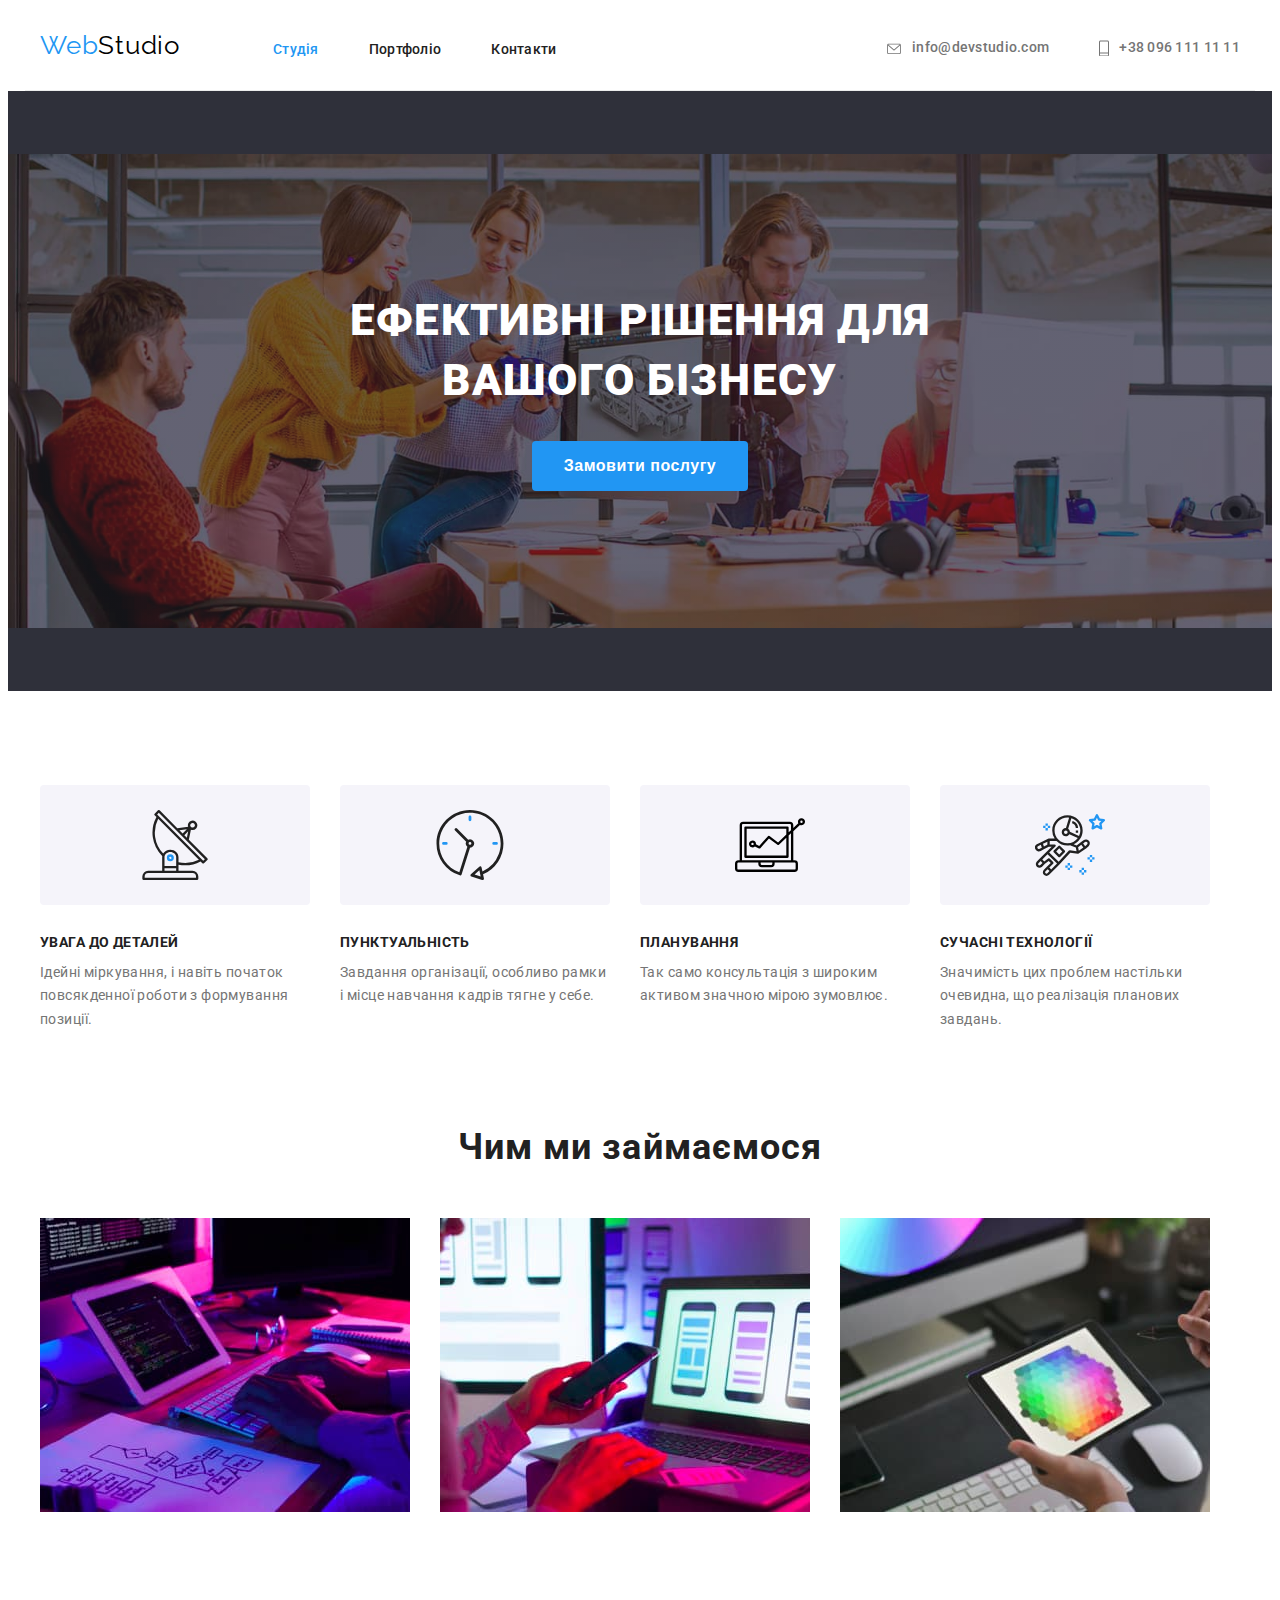
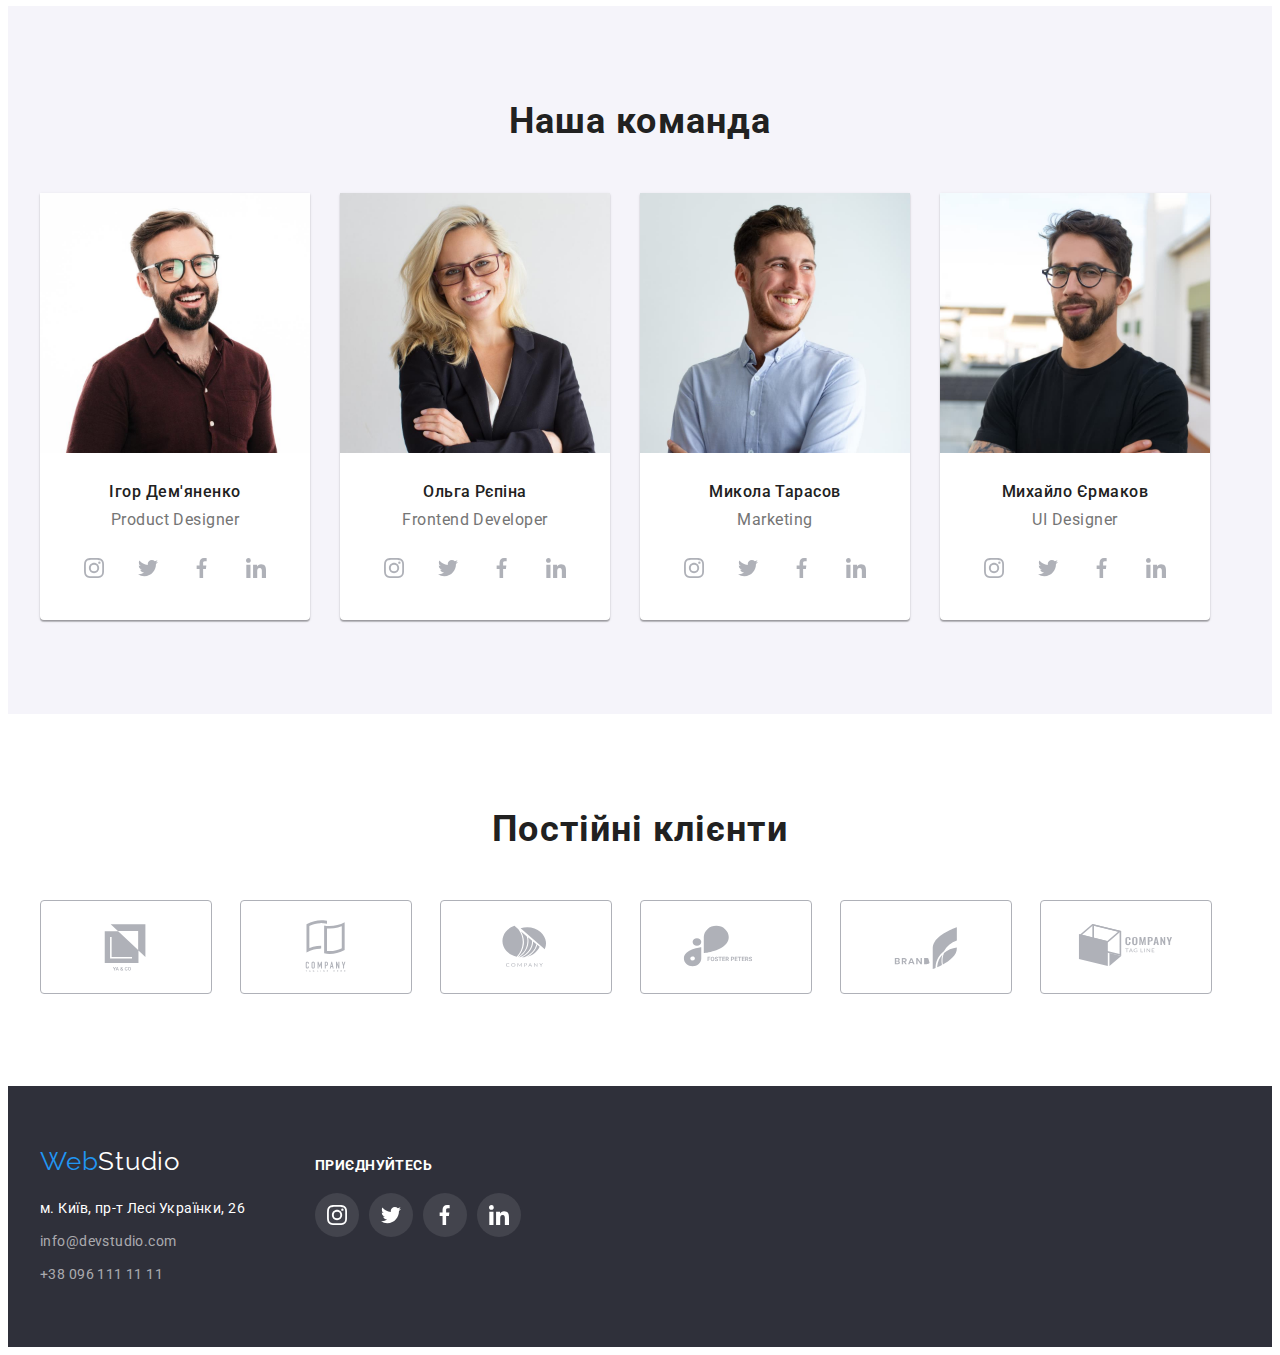
==== index.html @ 72373377 "Initial commit" ====
<!DOCTYPE html>
<html lang="uk">
  <head>
    <meta charset="UTF-8" />
    <meta http-equiv="X-UA-Compatible" content="IE=edge" />
    <meta name="viewport" content="width=device-width, initial-scale=1.0" />
    <title>WebStudio</title>
    <link rel="preconnect" href="https://fonts.googleapis.com">
    <link rel="preconnect" href="https://fonts.gstatic.com" crossorigin>
    <link href="https://fonts.googleapis.com/css2?family=Raleway:wght@700&family=Roboto:wght@400;500;700;900&display=swap" rel="stylesheet">
    <link rel="stylesheet" href="https://cdnjs.cloudflare.com/ajax/libs/modern-normalize/1.1.0/modern-normalize.min.css" integrity="sha512-wpPYUAdjBVSE4KJnH1VR1HeZfpl1ub8YT/NKx4PuQ5NmX2tKuGu6U/JRp5y+Y8XG2tV+wKQpNHVUX03MfMFn9Q==" crossorigin="anonymous" referrerpolicy="no-referrer" />
    <link rel="stylesheet" href="./css/styles.css" />
  </head>
  <body>
    <!-- Шапка --> 
    <header class="header">
      <div class="container head">
        <a class="logo" href="./index.html">Web<span class="logo-studio">Studio</span></a>
        <nav class="nav">
            <ul class="nav-list list">
              <li class="nav-item">
                <a href="./index.html" class="nav-link current">Студія</a>
              </li>
              <li class="nav-item">
                <a href="./portfolio.html" class="nav-link">Портфоліо</a>
              </li>
              <li class="nav-item">
                <a href="" class="nav-link">Контакти</a>
              </li>
            </ul>
        </nav>
        <ul class="contact list">
          <li class="contact-item">
            <a href="mailto:info@devstudio.com" 
            class="contact-link">
            <svg class="icon" width="16" height="12">
              <use class="contact-icon" href="./img/SVG/symbol-defs.svg#envelope" ></use>
            </svg>
            info@devstudio.com
            </a>
          </li>
          <li class="contact-item">
            <a href="tel:+380961111111" class="contact-link">
              <svg class="icon" width="10px" height="16px">
                <use class="contact-icon" href="./img/SVG/symbol-defs.svg#phone" ></use>
              </svg>
              +38 096 111 11 11
            </a>
          </li>
        </ul>
      </div>
    </header>
    <main>
    <!-- Hero -->
      <section class="hero">
        <div class="container">
          <h1 class="main-title">ЕФЕКТИВНІ РІШЕННЯ ДЛЯ <br /> ВАШОГО БІЗНЕСУ</h1>
          <button type="button" class="button">Замовити послугу</button>
        </div>
      </section>
      <!-- Features -->
      <section class="section">
        <div class="container">
          <h2 class="visually-hidden">Наші переваги</h2>
          <ul class="features list">
            <li class="features-item icon-antena">
              <div class="icon-container">
                <svg class="f-icon" width="70" height="70" aria-label="Супутникова антена">
                  <use class="features-icon" href="./img/SVG/symbol-defs.svg#antena" ></use>
                </svg>
              </div>
              <h3 class="features-title">УВАГА ДО ДЕТАЛЕЙ</h3>
              <p class="features-text">
                Ідейні міркування, і навіть початок повсякденної роботи з формування позиції.
              </p>
            </li>
            <li class="features-item icon-clock">
              <div class="icon-container">
                <svg class="icon" width="70" height="70" aria-label="Годинник">
                  <use class="contact-icon" href="./img/SVG/symbol-defs.svg#clock" ></use>
                </svg>
              </div>
              <h3 class="features-title">ПУНКТУАЛЬНІСТЬ</h3>
              <p class="features-text">
                Завдання організації, особливо рамки і місце навчання кадрів тягне у себе.
              </p>
            </li>
            <li class="features-item icon-vektor">
              <div class="icon-container">
                
                <svg class="icon" width="70" height="70" aria-label="Вектор">
                  <use class="contact-icon" href="./img/SVG/symbol-defs.svg#vector"></use>
                </svg>
              
              </div>
              <h3 class="features-title">ПЛАНУВАННЯ</h3>
              <p class="features-text">Так само консультація з широким активом значною мірою зумовлює.</p>
            </li>
            <li class="features-item icon-austronaut">
              <div class="icon-container">
                <svg class="icon" width="70" height="70" aria-label="Астронавт">
                  <use class="contact-icon" href="./img/SVG/symbol-defs.svg#astronaut" ></use>
                </svg>
              </div>
              <h3 class="features-title">СУЧАСНІ ТЕХНОЛОГІЇ</h3>
              <p class="features-text">
                Значимість цих проблем настільки очевидна, що реалізація планових завдань.
              </p>
            </li>
          </ul>
        </div>
      </section>
      <!-- Gallery -->
      <section class="section gallery-section">
        <div class="container">
          <h2 class="title">Чим ми займаємося</h2>
          <ul class="gallery list">
            <li class="gallery-item">
              <img
                src="./img/Gallery/бокс1.jpg"
                alt="Мужчина пише код за робочим столом на підключеному моніторі та планшеті"
                width="370"
                height="294"
                class="img"
              />
            </li>
            <li class="gallery-item">
              <img
                src="./img/Gallery/бокс2.jpg"
                alt="дівчина синхронізує планшет з ноутбуком"
                width="370"
                height="294"
                class="img"
              />
            </li>
            <li class="gallery-item">
              <img
                src="./img/Gallery/бокс3.jpg"
                alt="Дівчина обирає колір на планшеті"
                width="370"
                height="294"
                class="img"
              />
            </li>
          </ul>
        </div>
      </section>
      <!-- Team -->
      <section class="section team-section">
        <div class="container">
          <h2 class="title">Наша команда</h2>
          <ul class="team list">
            <li class="team-item">
              <img class="team-img" src="./img/Team/людина1.jpg" alt="Мужчина" width="270" height="260" />
              <div class="team-position">
                <h3 class="team-title">Ігор Дем'яненко</h3>
                <p class="team-text" lang="en">Product Designer</p>
                <ul class="team-list list">
                  <li class="team-link-item">
                    <a href="" class="team-social">
                      <svg class="team-icon" width="20" height="20" aria-label="Лого Інстаграм">
                        <use class="team-ic" href="./img/SVG/symbol-defs.svg#instagram" ></use>
                      </svg>
                    </a>
                  </li>
                  <li class="team-link-item">
                    <a href="" class="team-social">
                      <svg class="team-icon" width="20" height="20" aria-label="Лого Твітер">
                        <use class="team-ic" href="./img/SVG/symbol-defs.svg#twitter" ></use>
                      </svg>
                    </a>
                  </li>
                  <li class="team-link-item">
                    <a href="" class="team-social">
                      <svg class="team-icon" width="20" height="20" aria-label="Лого ФейсБук">
                        <use class="team-ic" href="./img/SVG/symbol-defs.svg#fb" ></use>
                      </svg>
                    </a>
                  </li>
                  <li class="team-link-item">
                    <a href="" class="team-social">
                      <svg class="team-icon" width="20" height="20" aria-label="Лого Лінк">
                        <use class="team-ic" href="./img/SVG/symbol-defs.svg#linkedin" ></use>
                      </svg>
                    </a>
                  </li>
                </ul>
              </div>
            </li>
            <li class="team-item">
              <img class="team-img" src="./img/Team/людина2.jpg" alt="Дівчина" width="270" height="260" />
              <div class="team-position">
                <h3 class="team-title">Ольга Рєпіна</h3>
                <p class="team-text" lang="en">Frontend Developer</p>
                <ul class="team-list list">
                  <li class="team-link-item">
                    <a href="" class="team-social">
                      <svg class="team-icon" width="20" height="20" aria-label="Лого Інстаграм">
                        <use class="team-ic" href="./img/SVG/symbol-defs.svg#instagram" ></use>
                      </svg>
                    </a>
                  </li>
                  <li class="team-link-item">
                    <a href="" class="team-social">
                      <svg class="team-icon" width="20" height="20" aria-label="Лого Твітер">
                        <use class="team-ic" href="./img/SVG/symbol-defs.svg#twitter" ></use>
                      </svg>
                    </a>
                  </li>
                  <li class="team-link-item">
                    <a href="" class="team-social">
                      <svg class="team-icon" width="20" height="20" aria-label="Лого ФейсБук">
                        <use class="team-ic" href="./img/SVG/symbol-defs.svg#fb" ></use>
                      </svg>
                    </a>
                  </li>
                  <li class="team-link-item">
                    <a href="" class="team-social">
                      <svg class="team-icon" width="20" height="20" aria-label="Лого Лінк">
                        <use class="team-ic" href="./img/SVG/symbol-defs.svg#linkedin" ></use>
                      </svg>
                    </a>
                  </li>
                </ul>
              </div>
            </li>
            <li class="team-item">
              <img class="team-img" src="./img/Team/людина3.jpg" alt="Мужчина" width="270" height="260" />
              <div class="team-position">
                <h3 class="team-title">Микола Тарасов</h3>
                <p class="team-text" lang="en">Marketing</p>
                <ul class="team-list list">
                  <li class="team-link-item">
                    <a href="" class="team-social">
                      <svg class="team-icon" width="20" height="20" aria-label="Лого Інстаграм">
                        <use class="team-ic" href="./img/SVG/symbol-defs.svg#instagram" ></use>
                      </svg>
                    </a>
                  </li>
                  <li class="team-link-item">
                    <a href="" class="team-social">
                      <svg class="team-icon" width="20" height="20" aria-label="Лого Твітер">
                        <use class="team-ic" href="./img/SVG/symbol-defs.svg#twitter" ></use>
                      </svg>
                    </a>
                  </li>
                  <li class="team-link-item">
                    <a href="" class="team-social">
                      <svg class="team-icon" width="20" height="20" aria-label="Лого ФейсБук">
                        <use class="team-ic" href="./img/SVG/symbol-defs.svg#fb" ></use>
                      </svg>
                    </a>
                  </li>
                  <li class="team-link-item">
                    <a href="" class="team-social">
                      <svg class="team-icon" width="20" height="20" aria-label="Лого Лінк">
                        <use class="team-ic" href="./img/SVG/symbol-defs.svg#linkedin" ></use>
                      </svg>
                    </a>
                  </li>
                </ul>
              </div>
            </li>
            <li class="team-item">
              <img class="team-img" src="./img/Team/людина4.jpg" alt="Мужчина" width="270" height="260" />
              <div class="team-position">
                <h3 class="team-title">Михайло Єрмаков</h3>
                <p class="team-text" lang="en">UI Designer</p>
                <ul class="team-list list">
                  <li class="team-link-item">
                    <a href="" class="team-social">
                      <svg class="team-icon" width="20" height="20" aria-label="Лого Інстаграм">
                        <use class="team-ic" href="./img/SVG/symbol-defs.svg#instagram" ></use>
                      </svg>
                    </a>
                  </li>
                  <li class="team-link-item">
                    <a href="" class="team-social">
                      <svg class="team-icon" width="20" height="20" aria-label="Лого Твітер">
                        <use class="team-ic" href="./img/SVG/symbol-defs.svg#twitter" ></use>
                      </svg>
                    </a>
                  </li>
                  <li class="team-link-item">
                    <a href="" class="team-social">
                      <svg class="team-icon" width="20" height="20" aria-label="Лого ФейсБук">
                        <use class="team-ic" href="./img/SVG/symbol-defs.svg#fb" ></use>
                      </svg>
                    </a>
                  </li>
                  <li class="team-link-item">
                    <a href="" class="team-social">
                      <svg class="team-icon" width="20" height="20" aria-label="Лого Лінк">
                        <use class="team-ic" href="./img/SVG/symbol-defs.svg#linkedin" ></use>
                      </svg>
                    </a>
                  </li>
                </ul>
              </div>
            </li>
          </ul>
        </div>
      </section>
      <!-- Clients -->
      <section class="section client-section">
        <div class="container">
        <h2 class="title">Постійні клієнти</h2>
        <ul class="client-list list">
          <li class="client-item">
            <a href="" class="client-link">
              <svg class="client-icon" width="106" height="60" aria-label="Лого ya&go">
                <use class="client-ic" href="./img/SVG/symbol-defs.svg#yago" ></use>
              </svg>
            </a>
          </li>
          <li class="client-item">
            <a href="" class="client-link">
              <svg class="client-icon" width="106" height="60" aria-label="Лого tagline-here">
                <use class="client-ic" href="./img/SVG/symbol-defs.svg#tagline-here" ></use>
              </svg>
            </a>
          </li>
          <li class="client-item">
            <a href="" class="client-link">
              <svg class="client-icon" width="106" height="60" aria-label="Лого company">
                <use class="client-ic" href="./img/SVG/symbol-defs.svg#company" ></use>
              </svg>
            </a>
          </li>
          <li class="client-item">
            <a href="" class="client-link">
              <svg class="client-icon" width="106" height="60" aria-label="Лого tagline-here">
                <use class="client-ic" href="./img/SVG/symbol-defs.svg#foster" ></use>
              </svg>
            </a>
          </li>
          <li class="client-item">
            <a href="" class="client-link">
              <svg class="client-icon" width="106" height="60" aria-label="Лого company">
                <use class="client-ic" href="./img/SVG/symbol-defs.svg#brend" ></use>
              </svg>
            </a>
          </li>
          <li class="client-item">
            <a href="" class="client-link">
              <svg class="client-icon" width="106" height="60" aria-label="Лого tag-line">
                <use class="client-ic" href="./img/SVG/symbol-defs.svg#tag-line" ></use>
              </svg>
            </a>
          </li>
        </ul>
      </div>
      </section>
    </main>

    <!-- Footer -->
    <footer class="footer">
      <div class="container foot-container">
        <div class="footer-contact-container">
        <a class="address-logo" href="./index.html">Web<span class="address-logo-studio">Studio</span></a>
        <address class="address">
          <ul class="footer-list list">
            <li class="footer-item">
              <a
                class="footer-contact"
                target="_blank"
                rel="noopener norefferer"
                href="https://www.google.com/maps/place/%D0%B1%D1%83%D0%BB.+%D0%9B%D0%B5%D1%81%D0%B8+%D0%A3%D0%BA%D1%80%D0%B0%D0%B8%D0%BD%D0%BA%D0%B8,+26,+%D0%9A%D0%B8%D0%B5%D0%B2,+02000/data=!4m2!3m1!1s0x40d4cf0e033ecbe9:0x57a4dffefec77da0?sa=X&ved=2ahUKEwij4-Hri735AhVkw4sKHWRKDZoQ8gF6BAgVEAE"
              >
                м. Київ, пр-т Лесі Українки, 26
              </a>
            </li>
            <li class="footer-item">
              <a class="footer-contact call" href="mailto:info@devstudio.com">info@devstudio.com</a>
            </li>
            <li class="footer-item">
              <a class="footer-contact call" href="tel:+380961111111">+38 096 111 11 11</a>
            </li>
          </ul>
        </address>
      </div>
      <div class="social-container">
        <h2 class="footer-title">приєднуйтесь</h2>
        <ul class="footer-social-list list">
          <li class="footer-link-item">
            <a href="" class="footer-social">
              <svg class="footer-icon" width="20" height="20" aria-label="Лого Інстаграм">
                <use class="footer-ic" href="./img/SVG/symbol-defs.svg#instagram" ></use>
              </svg>
            </a>
          </li>
          <li class="footer-link-item">
            <a href="" class="footer-social">
              <svg class="footer-icon" width="20" height="20" aria-label="Лого Твітер">
                <use class="footer-ic" href="./img/SVG/symbol-defs.svg#twitter" ></use>
              </svg>
            </a>
          </li>
          <li class="footer-link-item">
            <a href="" class="footer-social">
              <svg class="footer-icon" width="20" height="20" aria-label="Лого ФейсБук">
                <use class="footer-ic" href="./img/SVG/symbol-defs.svg#fb" ></use>
              </svg>
            </a>
          </li>
          <li class="footer-link-item">
            <a href="" class="footer-social">
              <svg class="footer-icon" width="20" height="20" aria-label="Лого Лінк">
                <use class="footer-ic" href="./img/SVG/symbol-defs.svg#linkedin" ></use>
              </svg>
            </a>
          </li>
        </ul>
      </div>
      </div>
    </footer>
  </body>
</html>
---- css/styles.css ----
/* main text color #212121 */
/* secondary text color #757575*/
/* text white #ffffff */
/* main background col #2F303A */
/* white background #FFFFFF */
/* secondary background col #F5F4FA */
/* brand color #2196F3 */
/* text color: rgba(255, 255, 255, 0.6);*/
/* width content 1170px + gatter 30px = 1200px padding left & right 15px */
:root {
  --primary-text-color: #212121;
  --secondary-text-color: #757575;
  --primary-white-color: #ffffff;
  --brand-color: #2196f3;
  --white-background: #ffffff;
  --secondary-background: #f5f4fa;
  --primary-background: #2f303a;
  --text-rgba: rgba(255, 255, 255, 0.6);
  --logo-color: #afb1b8;
  --logo-bg-color: #43444d;
}
body {
  font-family: 'Roboto', sans-serif;
  color: var(--primary-text-color);
  background-color: var(--white-background);
}
h1,
h2,
h3,
h4,
h5,
h6,
p,
ul {
  margin: 0;
  padding: 0;
}
.list {
  list-style-type: none;
}
.container {
  width: 1200px;
  margin-left: auto;
  margin-right: auto;
  padding: 0 15px;
}

/* Header */

.head {
  display: flex;
  align-items: baseline;
  border-bottom: 1px solid #ececec;
}
.logo {
  color: var(--brand-color);

  font-family: 'Raleway', sans-serif;
  font-size: 26px;
  line-height: 1.2;
  letter-spacing: 0.03em;
  text-decoration: none;
}
.logo-studio {
  color: #000000;
}
.nav {
  display: flex;
  align-items: center;
}
.nav-list {
  display: flex;
  margin-left: 93px;
}
.nav-item {
  /* outline: 1px solid tomato;
        background-color: yellow; */
}
.nav-list .nav-item + .nav-item {
  margin-left: 50px;
}
/* .nav-item:not(:last-child) {
        margin-right: 50px;
    } */
.nav-link {
  display: block;
  padding-top: 32px;
  padding-bottom: 32px;

  color: var(--primary-text-color);
  font-weight: 500;
  font-size: 14px;
  line-height: 1.14;
  letter-spacing: 0.02em;
  text-decoration: none;
}
.nav-link:hover,
.nav-link:focus,
.contact-link:hover,
.contact-link:focus {
  color: var(--brand-color);
}
.nav-list,
.nav-link.current {
  color: var(--brand-color);
}
.contact {
  display: flex;
  margin-left: auto;
}
.contact .contact-item + .contact-item {
  margin-left: 50px;
}

.contact-link {
  display: flex;
  padding: 0;
  padding-top: 32px;
  padding-bottom: 32px;
  margin: 0;
  color: var(--secondary-text-color);
  align-items: center;
  fill: var(--secondary-text-color);

  font-weight: 500;
  font-size: 14px;
  line-height: 1.14;
  letter-spacing: 0.02em;
  text-decoration: none;
}

.contact-link:hover,
.contact-link:focus {
  fill: var(--brand-color);
}
.icon {
  margin-right: 10px;
}

/* Hero */

.footer {
  background-color: var(--primary-background);
}
.hero {
  text-align: center;
  max-width: 1600px;
  margin-left: auto;
  margin-right: auto;
  padding-top: 200px;
  padding-bottom: 200px;

  background-image: linear-gradient(
      to right,
      rgba(47, 48, 58, 0.4),
      rgba(47, 48, 58, 0.4)
    ),
    url('../img/Img-bg.jpg');
  background-color: var(--primary-background);
  background-repeat: no-repeat;
  background-size: contain;
  background-position: center;
}
.hero-bg {
}
.section {
  padding: 94px 0;
}
.main-title {
  color: var(--primary-white-color);

  font-weight: 900;
  font-size: 44px;
  line-height: 1.36;
  letter-spacing: 0.03em;
  text-align: center;

  margin-bottom: 30px;
}
.button {
  color: var(--primary-white-color);
  background-color: var(--brand-color);

  font-weight: 700;
  font-size: 16px;
  line-height: 1.87;
  letter-spacing: 0.03em;
  cursor: pointer;
  text-align: center;

  border-radius: 4px;
  padding: 10px 32px;
  display: inline-block;
  min-width: 216px;
  height: 50px;
  border: 0;
}
/* Feateures */
.visually-hidden {
  position: absolute;
  white-space: nowrap;
  width: 1px;
  height: 1px;
  overflow: hidden;
  border: 0;
  padding: 0;
  clip: rect(0 0 0 0);
  clip-path: inset(50%);
  margin: -1px;
}

.features {
  display: flex;
}
.features-item {
  width: 270px;
}
.features .features-item + .features-item {
  margin-left: 30px;
}

.icon-container {
  display: flex;
  align-items: center;
  justify-content: center;
  height: 120px;

  border-radius: 4px;
  background-color: var(--secondary-background);
}
.features-title {
  color: var(--primary-text-color);

  font-weight: 700;
  font-size: 14px;
  line-height: 1.14;
  letter-spacing: 0.03em;

  margin-top: 30px;
  margin-bottom: 10px;
}
.features-text {
  color: var(--secondary-text-color);

  font-size: 14px;
  line-height: 1.71;
  letter-spacing: 0.03em;
}
/* Gallery */
.title {
  color: var(--primary-text-color);

  font-weight: 700;
  font-size: 36px;
  line-height: 1.17;
  letter-spacing: 0.03em;
  text-align: center;

  margin-bottom: 50px;
}
.gallery-section {
  padding-top: 0;
}
.gallery {
  display: flex;
}
.gallery .gallery-item + .gallery-item {
  margin-left: 30px;
}
.gallery-item {
}
.img {
  display: block;
  height: auto;
  max-width: 100%;
}

/* Team */
.team-section {
  background-color: var(--secondary-background);
}
.team {
  display: flex;
  text-align: center;
}
.team .team-item + .team-item {
  margin-left: 30px;
}
.team-item {
  box-shadow: 0px 1px 3px rgba(0, 0, 0, 0.12), 0px 1px 1px rgba(0, 0, 0, 0.14),
    0px 2px 1px rgba(0, 0, 0, 0.2);
  background-color: var(--primary-white-color);
  border-radius: 0px 0px 4px 4px;
}
.team-img {
  display: block;
}
.team-position {
  padding-top: 30px;
  padding-bottom: 30px;
}
.team-title {
  color: var(--primary-text-color);

  font-weight: 500;
  font-size: 16px;
  line-height: 1.18;
  letter-spacing: 0.03em;

  margin-bottom: 10px;
}
.team-text {
  color: var(--secondary-text-color);

  font-size: 16px;
  line-height: 1.18;
  letter-spacing: 0.03em;
  margin-bottom: 16px;
}
.team-list {
  display: flex;
  justify-content: center;
  gap: 10px;
}
.team-social {
  display: flex;
  align-items: center;
  justify-content: center;

  color: var(--logo-color);
  fill: var(--logo-color);
  border-radius: 50%;
  background-color: var(--white-background);

  width: 44px;
  height: 44px;
}
.team-social:hover,
.team-social:focus {
  background-color: var(--brand-color);
  fill: var(--primary-white-color);
}
.team-icon {
  color: currentColor;
}
/* Clients */
.client-list {
  display: flex;
  gap: 30px;
}
.client-item {
  width: 170px;
  height: 92px;
}
.client-link {
  display: flex;
  align-items: center;
  justify-content: center;
  border-color: var(--logo-color);
  fill: var(--logo-color);

  width: 100%;
  height: 100%;

  border: 1px solid #afb1b8;
  border-radius: 4px;
  background-color: var(--white-background);
}
.client-link:hover,
.client-link:focus {
  border-color: var(--brand-color);
  fill: var(--brand-color);
}
.client-icon {
  color: currentColor;
}

/* Footer */
.footer {
  padding-top: 60px;
  padding-bottom: 60px;
}
.foot-container {
  display: flex;
  align-items: baseline;
}
.footer-contact-container {
  margin-right: 70px;
}
.address {
  font-style: normal;
}
.address-logo {
  color: var(--brand-color);

  font-family: 'Raleway', sans-serif;
  font-size: 26px;
  line-height: 1.19;
  letter-spacing: 0.03em;
  text-decoration: none;

  display: inline-block;
  margin-bottom: 20px;
}
.address-logo-studio {
  color: var(--primary-white-color);
}
.footer-item {
  margin-bottom: 9px;
}
.footer-item:last-child {
  margin-bottom: 0;
}
.footer-contact {
  color: var(--primary-white-color);

  font-size: 14px;
  line-height: 1.71;
  letter-spacing: 0.03em;
  text-decoration: none;
}

.footer-contact.call {
  color: var(--text-rgba);

  font-size: 14px;
  line-height: 1.71;
  letter-spacing: 0.03em;
}
.footer-contact:hover,
.footer-contact:focus,
.footer-contact.call:hover,
.footer-contact.call:focus {
  color: var(--brand-color);
}
.footer-title {
  color: var(--primary-white-color);
  margin-bottom: 20px;

  font-weight: 700;
  font-size: 14px;
  line-height: calc(16 / 14);
  letter-spacing: 0.03em;
  text-transform: uppercase;
}
.footer-social-list {
  display: flex;
  gap: 10px;
}
.footer-link-item {
  fill: var(--primary-white-color);
}

.footer-social {
  display: flex;
  align-items: center;
  justify-content: center;

  border-radius: 50%;
  background-color: var(--logo-bg-color);

  width: 44px;
  height: 44px;
}
.footer-social:hover,
.footer-social:focus {
  background-color: var(--brand-color);
}
/* Portfolio */
/* Filter */
.filter {
  display: flex;
  justify-content: center;
  margin-bottom: 50px;
}
.filter .filter-item + .filter-item {
  margin-left: 8px;
}
.filter-button {
  color: var(--primary-text-color);
  background-color: #f5f4fa;

  font-weight: 500;
  font-size: 16px;
  line-height: 1.62;
  letter-spacing: 0.03em;
  cursor: pointer;
  text-align: center;

  display: inline-block;
  border: 0;
  border-radius: 4px;
  min-width: 73px;
  height: 38px;
  padding: 6px 22px;
}
.filter-button:hover,
.filter-button:focus {
  color: var(--primary-white-color);
  background-color: var(--brand-color);
  box-shadow: 0px 3px 1px rgba(0, 0, 0, 0.1), 
    0px 1px 2px rgba(0, 0, 0, 0.08),
    0px 2px 2px rgba(0, 0, 0, 0.12);
}
/* Works */
.works {
  display: flex;
  flex-wrap: wrap;
  gap: 30px;
}
.works-link {
  text-decoration: none;
  display: block;
}
.works-link:hover,
.works-link:focus {
    box-shadow: 0px 1px 1px rgba(0, 0, 0, 0.12), 
    0px 4px 4px rgba(0, 0, 0, 0.06), 
    1px 4px 6px rgba(0, 0, 0, 0.16);
}
.works-title {
  color: var(--primary-text-color);

  font-weight: 700;
  font-size: 18px;
  line-height: 2;
  letter-spacing: 0.03em;

  margin-bottom: 4px;
}
.works-img {
  display: block;
}
.works-img:focus,
.works-img:hover,
.works-title:hover,
.works-title:focus,
.works-text:hover,
.works-text:focus {
  color: var(--brand-color);
}
.works-text {
  color: var(--secondary-text-color);

  font-size: 16px;
  line-height: 1.88;
  letter-spacing: 0.03em;
}
.works-border {
  border-right: 1px solid #eeeeee;
  border-bottom: 1px solid #eeeeee;
  border-left: 1px solid #eeeeee;
  padding: 20px 24px;
}
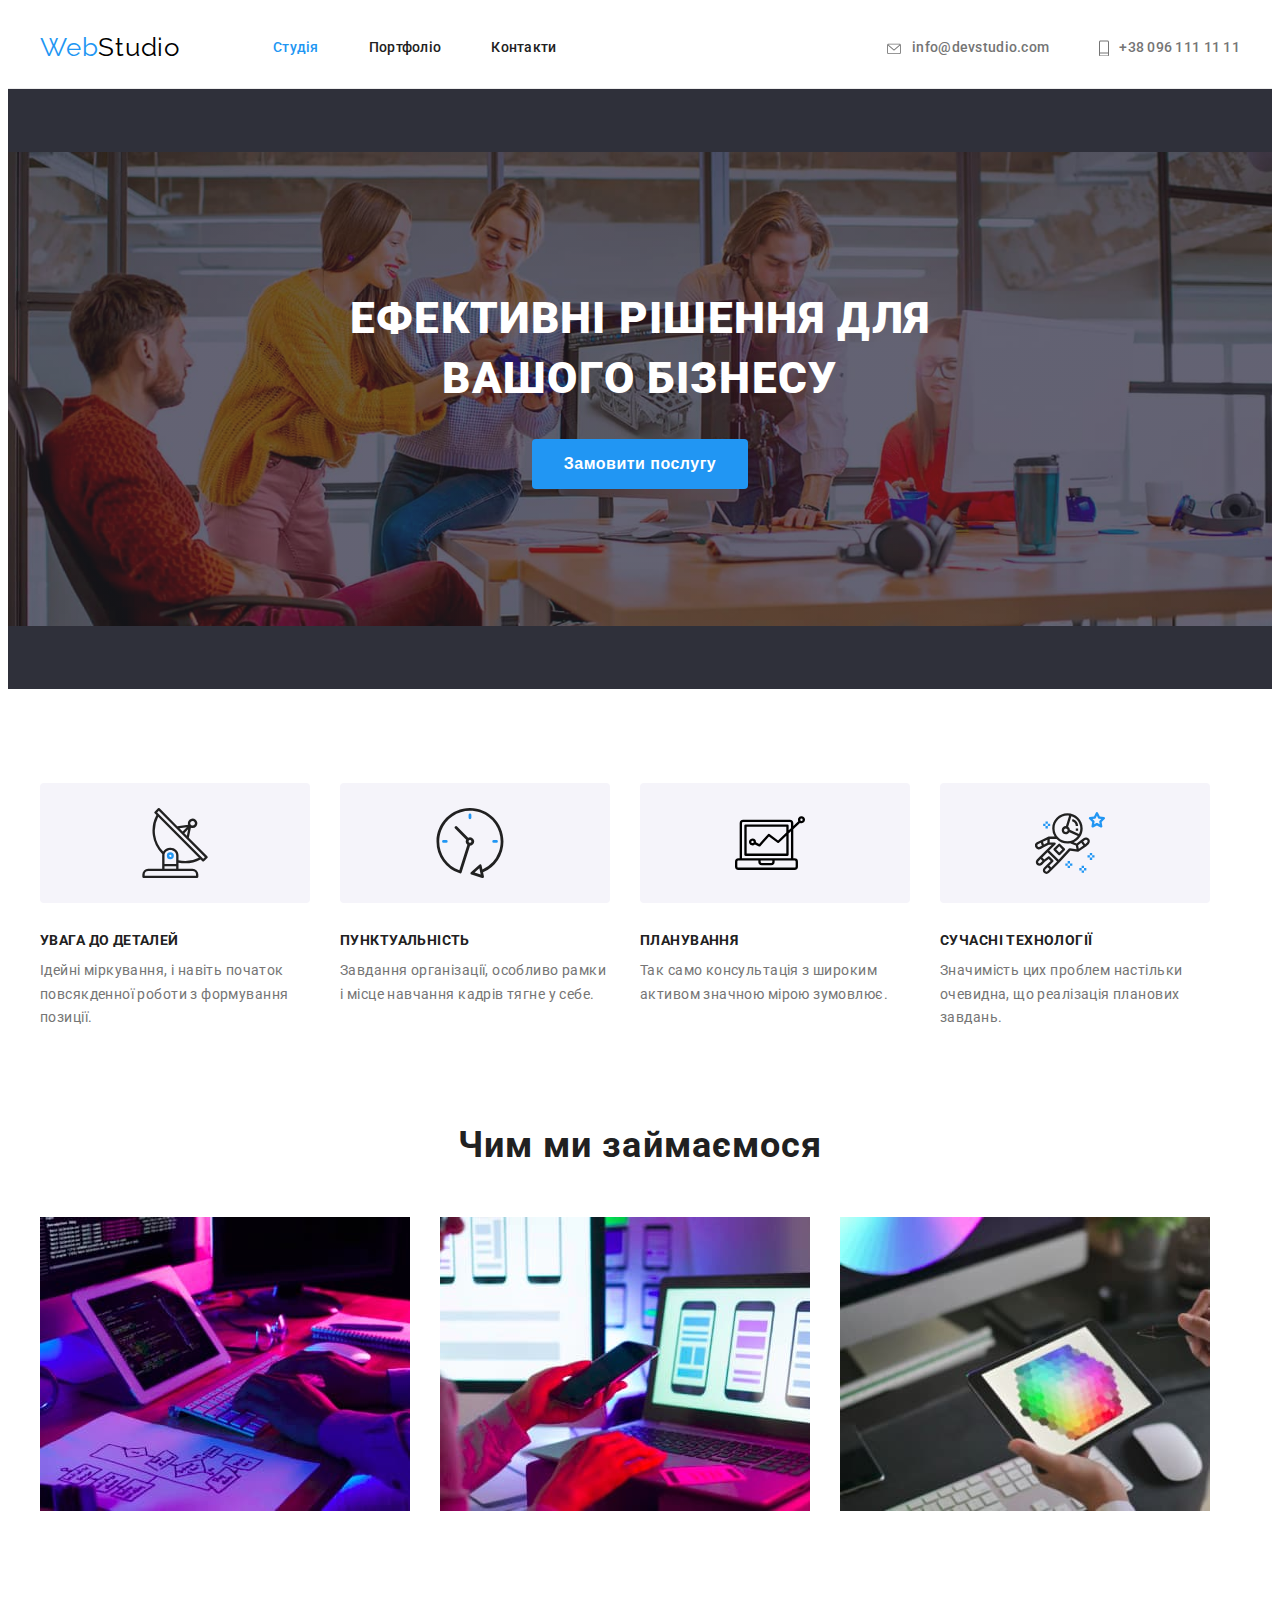
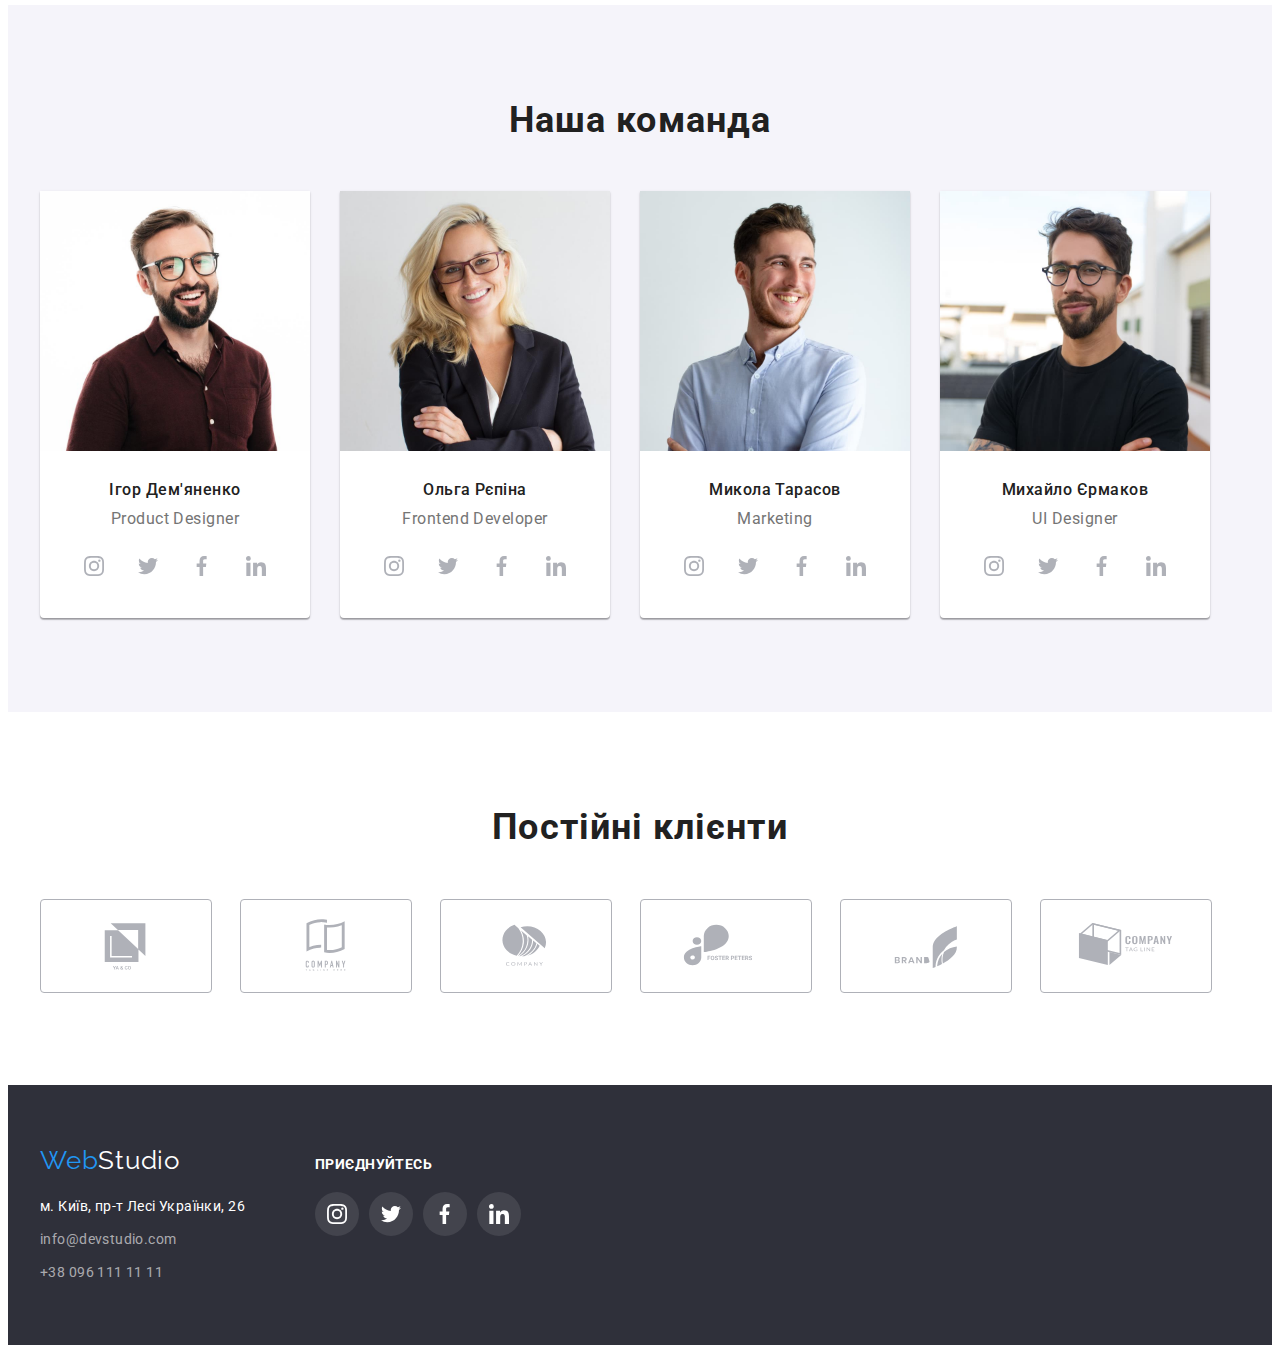
==== commit e95173bf: "header" ====
--- a/index.html
+++ b/index.html
@@ -15,8 +15,8 @@
     <!-- Шапка --> 
     <header class="header">
       <div class="container head">
-        <a class="logo" href="./index.html">Web<span class="logo-studio">Studio</span></a>
         <nav class="nav">
+          <a class="logo" href="./index.html">Web<span class="logo-studio">Studio</span></a>
             <ul class="nav-list list">
               <li class="nav-item">
                 <a href="./index.html" class="nav-link current">Студія</a>
--- a/css/styles.css
+++ b/css/styles.css
@@ -46,11 +46,13 @@
 }
 
 /* Header */
-
+.header {
+  border-bottom: 1px solid #ececec;
+}
 .head {
   display: flex;
-  align-items: baseline;
-  border-bottom: 1px solid #ececec;
+  align-items: center;
+  
 }
 .logo {
   color: var(--brand-color);
@@ -67,6 +69,8 @@
 .nav {
   display: flex;
   align-items: center;
+  
+  
 }
 .nav-list {
   display: flex;
@@ -405,11 +409,8 @@
 .address-logo-studio {
   color: var(--primary-white-color);
 }
-.footer-item {
+.footer-item:not(:last-child) {
   margin-bottom: 9px;
-}
-.footer-item:last-child {
-  margin-bottom: 0;
 }
 .footer-contact {
   color: var(--primary-white-color);
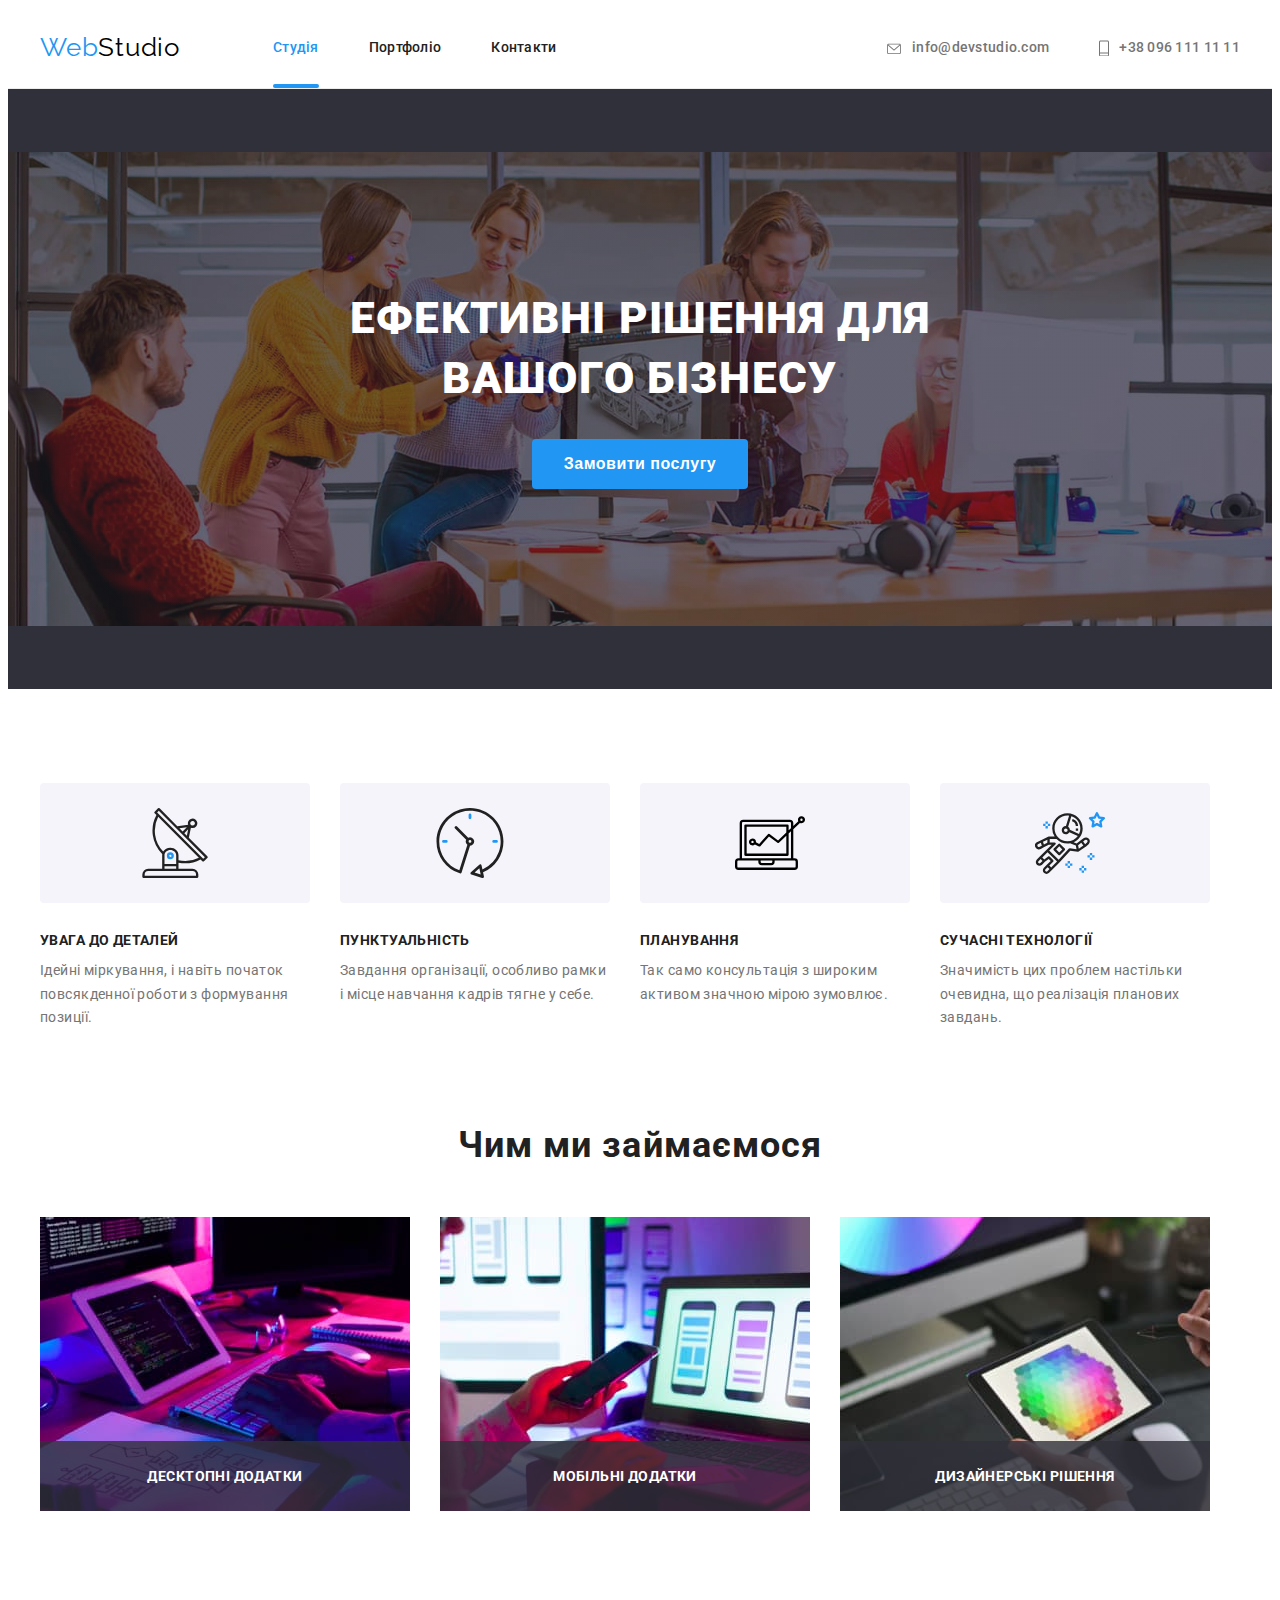
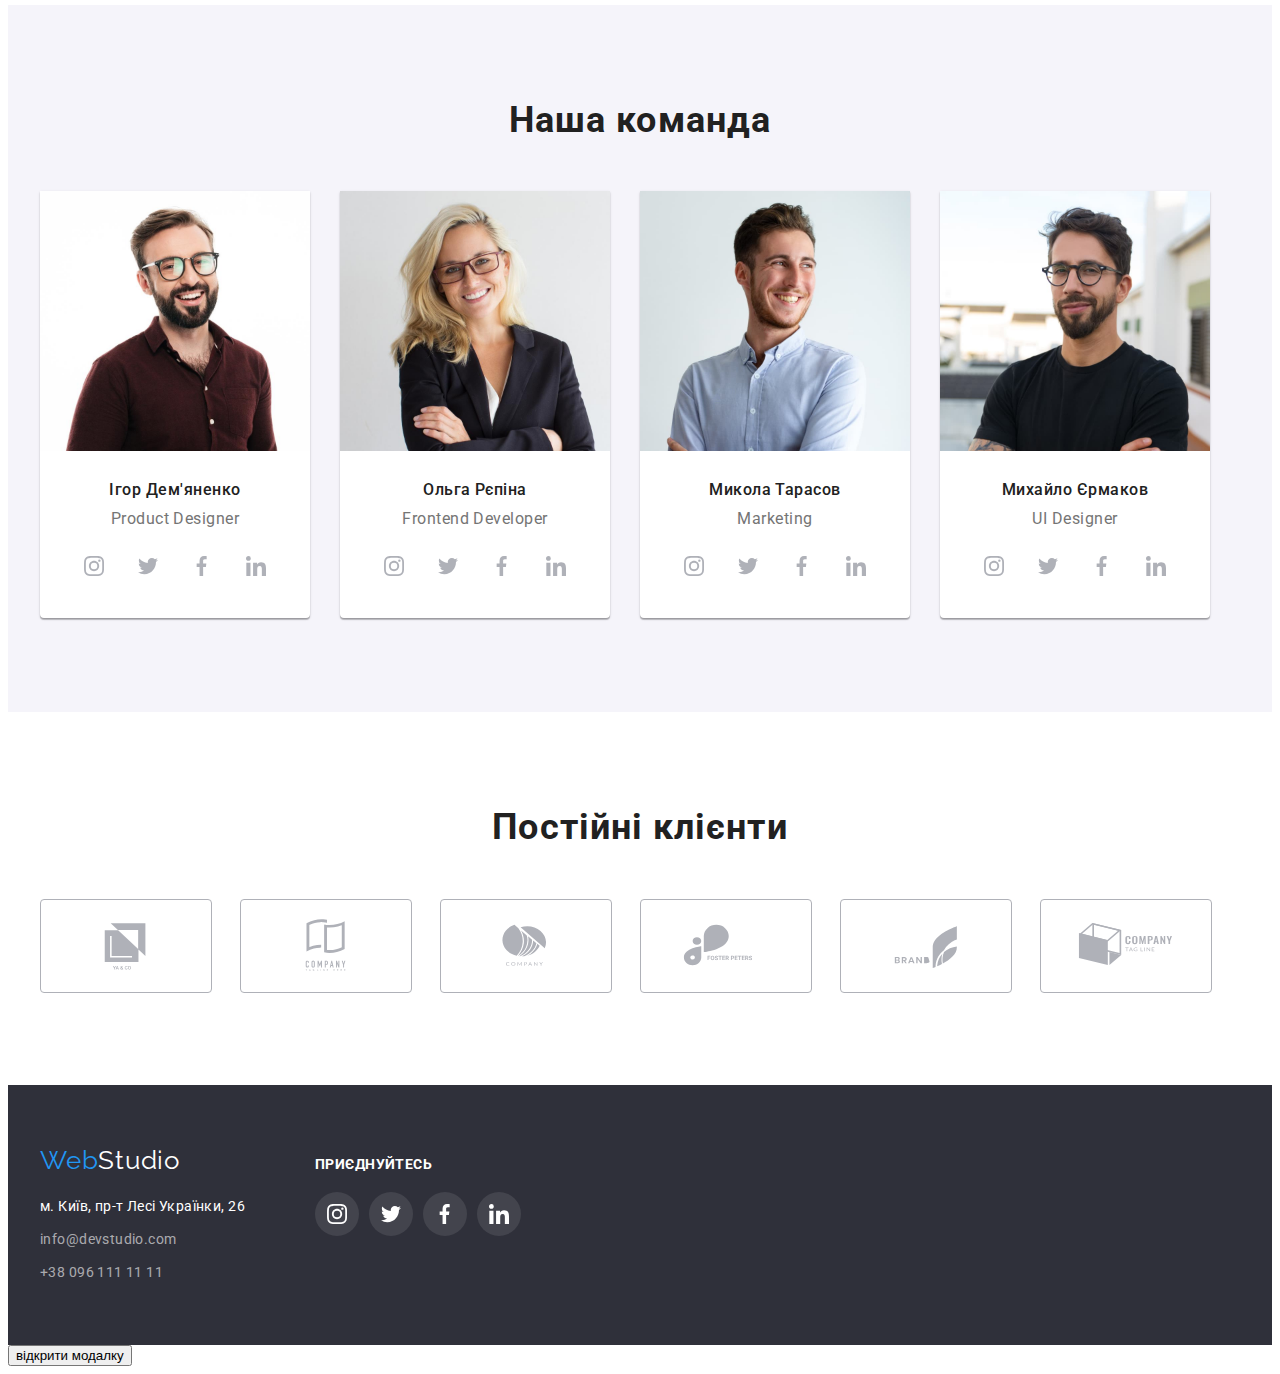
==== commit dc673ff1: "hw05" ====
--- a/index.html
+++ b/index.html
@@ -116,31 +116,52 @@
           <h2 class="title">Чим ми займаємося</h2>
           <ul class="gallery list">
             <li class="gallery-item">
-              <img
-                src="./img/Gallery/бокс1.jpg"
-                alt="Мужчина пише код за робочим столом на підключеному моніторі та планшеті"
-                width="370"
-                height="294"
-                class="img"
-              />
+              <div class="gallery-thumb">
+                <img
+                  src="./img/Gallery/бокс1.jpg"
+                  alt="Мужчина пише код за робочим столом на підключеному моніторі та планшеті"
+                  width="370"
+                  height="294"
+                  class="img"
+                />
+                <div class="gallery-actions">
+                  <div class="box-text">
+                    <p class="gallery-text">Десктопні додатки</p>
+                  </div>
+                </div>
+              </div>
             </li>
             <li class="gallery-item">
-              <img
-                src="./img/Gallery/бокс2.jpg"
-                alt="дівчина синхронізує планшет з ноутбуком"
-                width="370"
-                height="294"
-                class="img"
-              />
+              <div class="gallery-thumb">
+                <img
+                  src="./img/Gallery/бокс2.jpg"
+                  alt="дівчина синхронізує планшет з ноутбуком"
+                  width="370"
+                  height="294"
+                  class="img"
+                />
+                <div class="gallery-actions">
+                  <div class="box-text">
+                    <p class="gallery-text">Мобільні додатки</p>
+                  </div>
+                </div>
+              </div>
             </li>
             <li class="gallery-item">
-              <img
-                src="./img/Gallery/бокс3.jpg"
-                alt="Дівчина обирає колір на планшеті"
-                width="370"
-                height="294"
-                class="img"
-              />
+              <div class="gallery-thumb">
+                <img
+                  src="./img/Gallery/бокс3.jpg"
+                  alt="Дівчина обирає колір на планшеті"
+                  width="370"
+                  height="294"
+                  class="img"
+                />
+                <div class="gallery-actions">
+                  <div class="box-text">
+                    <p class="gallery-text">Дизайнерські рішення</p>
+                  </div>
+                </div>
+            </div>
             </li>
           </ul>
         </div>
@@ -414,5 +435,12 @@
       </div>
       </div>
     </footer>
+    <button data-modal-open>відкрити модалку</button>
+        <div class="backdrop is-hidden" data-modal>
+            <div class="modal">
+                <button data-modal-close>Закрити</button>
+            </div>
+        </div>
+    <script src="./js/modal.js"></script>
   </body>
 </html>
--- a/css/styles.css
+++ b/css/styles.css
@@ -97,16 +97,35 @@
   line-height: 1.14;
   letter-spacing: 0.02em;
   text-decoration: none;
+
+  transition: color 250ms cubic-bezier(0.4, 0, 0.2, 1);
 }
 .nav-link:hover,
 .nav-link:focus,
 .contact-link:hover,
 .contact-link:focus {
   color: var(--brand-color);
+  fill: var(--brand-color);
 }
 .nav-list,
 .nav-link.current {
   color: var(--brand-color);
+  
+}
+.current {
+  position: relative;
+}
+.current::after {
+  position: absolute;
+  display: flex;
+  bottom: 0;
+
+  content: '';
+  width: 100%;
+  height: 4px;
+  
+  background-color: var(--brand-color);
+  border-radius: 2px;
 }
 .contact {
   display: flex;
@@ -131,11 +150,10 @@
   line-height: 1.14;
   letter-spacing: 0.02em;
   text-decoration: none;
-}
-
-.contact-link:hover,
-.contact-link:focus {
-  fill: var(--brand-color);
+
+  transition: color 250ms cubic-bezier(0.4, 0, 0.2, 1),
+  fill 250ms cubic-bezier(0.4, 0, 0.2, 1);
+  
 }
 .icon {
   margin-right: 10px;
@@ -251,6 +269,9 @@
   letter-spacing: 0.03em;
 }
 /* Gallery */
+.gallery-section {
+  padding-top: 0;
+}
 .title {
   color: var(--primary-text-color);
 
@@ -262,9 +283,7 @@
 
   margin-bottom: 50px;
 }
-.gallery-section {
-  padding-top: 0;
-}
+
 .gallery {
   display: flex;
 }
@@ -277,6 +296,33 @@
   display: block;
   height: auto;
   max-width: 100%;
+}
+.gallery-thumb {
+  position: relative;
+}
+
+
+.gallery-actions {
+  position: absolute;
+  display: flex;
+  bottom: 0;
+
+  background-color: rgba(47, 48, 58, 0.8);
+  width: 370px;
+  height: 70px;
+}
+.box-text {
+  margin: auto;
+}
+.gallery-text {
+  color: var(--primary-white-color);
+
+  font-family: 'Roboto', sans-serif;
+  font-weight: 700;
+  font-size: 14px;
+  line-height: calc(16 / 14);
+  letter-spacing: 0.03em;
+  text-transform: uppercase;
 }
 
 /* Team */
@@ -338,11 +384,16 @@
 
   width: 44px;
   height: 44px;
+
+  
+  transition: border-color 250ms cubic-bezier(0.4, 0, 0.2, 1),
+  fill 250ms cubic-bezier(0.4, 0, 0.2, 1);
 }
 .team-social:hover,
 .team-social:focus {
   background-color: var(--brand-color);
   fill: var(--primary-white-color);
+  
 }
 .team-icon {
   color: currentColor;
@@ -369,6 +420,9 @@
   border: 1px solid #afb1b8;
   border-radius: 4px;
   background-color: var(--white-background);
+
+  transition: border-color 250ms cubic-bezier(0.4, 0, 0.2, 1),
+  fill 250ms cubic-bezier(0.4, 0, 0.2, 1);
 }
 .client-link:hover,
 .client-link:focus {
@@ -419,6 +473,8 @@
   line-height: 1.71;
   letter-spacing: 0.03em;
   text-decoration: none;
+
+  transition: color 250ms cubic-bezier(0.4, 0, 0.2, 1);
 }
 
 .footer-contact.call {
@@ -427,12 +483,15 @@
   font-size: 14px;
   line-height: 1.71;
   letter-spacing: 0.03em;
+
+  transition: color 250ms cubic-bezier(0.4, 0, 0.2, 1);
 }
 .footer-contact:hover,
 .footer-contact:focus,
 .footer-contact.call:hover,
 .footer-contact.call:focus {
   color: var(--brand-color);
+  
 }
 .footer-title {
   color: var(--primary-white-color);
@@ -459,6 +518,8 @@
 
   border-radius: 50%;
   background-color: var(--logo-bg-color);
+
+  transition: background-color 250ms cubic-bezier(0.4, 0, 0.2, 1);
 
   width: 44px;
   height: 44px;
@@ -466,6 +527,7 @@
 .footer-social:hover,
 .footer-social:focus {
   background-color: var(--brand-color);
+  
 }
 /* Portfolio */
 /* Filter */
@@ -502,6 +564,7 @@
   box-shadow: 0px 3px 1px rgba(0, 0, 0, 0.1), 
     0px 1px 2px rgba(0, 0, 0, 0.08),
     0px 2px 2px rgba(0, 0, 0, 0.12);
+  transition: 250ms;
 }
 /* Works */
 .works {
@@ -512,12 +575,17 @@
 .works-link {
   text-decoration: none;
   display: block;
+  transition: box-shadow 250ms cubic-bezier(0.4, 0, 0.2, 1);
 }
 .works-link:hover,
 .works-link:focus {
     box-shadow: 0px 1px 1px rgba(0, 0, 0, 0.12), 
     0px 4px 4px rgba(0, 0, 0, 0.06), 
     1px 4px 6px rgba(0, 0, 0, 0.16);
+   
+}
+.works-link:hover .works-overlay {
+  transform: translateY(0);
 }
 .works-title {
   color: var(--primary-text-color);
@@ -528,9 +596,11 @@
   letter-spacing: 0.03em;
 
   margin-bottom: 4px;
+  transition: color 250ms cubic-bezier(0.4, 0, 0.2, 1);
 }
 .works-img {
   display: block;
+  
 }
 .works-img:focus,
 .works-img:hover,
@@ -540,12 +610,45 @@
 .works-text:focus {
   color: var(--brand-color);
 }
+.works-thumb {
+  position: relative;
+  overflow: hidden;
+}
+.works-overlay {
+  position: absolute;
+  
+  top: 0;
+  width: 100%;
+  height: 100%;
+  background-color: rgba(33, 150, 243, 0.9);
+
+  transform: translateY(100%);
+  pointer-events: none;
+  transition: transform 250ms cubic-bezier(0.4, 0, 0.2, 1);
+}
+.works-box {
+  border: 0;
+  background-color: transparent;
+  padding: 0;
+  margin: 63px 24px;
+}
+.works-actions .works-description {
+  color: var(--primary-white-color);
+  width: 322px;
+  display: inline-block;
+  
+  font-size: 18px;
+  line-height: calc(28 / 18);
+  letter-spacing: 0.03em;
+  text-align: left;
+}
 .works-text {
   color: var(--secondary-text-color);
 
   font-size: 16px;
   line-height: 1.88;
   letter-spacing: 0.03em;
+  transition: color 250ms cubic-bezier(0.4, 0, 0.2, 1);
 }
 .works-border {
   border-right: 1px solid #eeeeee;
@@ -553,3 +656,37 @@
   border-left: 1px solid #eeeeee;
   padding: 20px 24px;
 }
+.backdrop {
+  position: fixed;
+  top: 0;
+  left: 0;
+  transform: scaleX(1);
+  opacity: 1;
+
+  width: 100%;
+  height: 100%;
+  background-color: rgba(0, 0, 0, 0.25);
+  transition-property: transform, background-color, opacity;
+  transition-duration: 250ms;
+  transition: transform 250ms cubic-bezier(0.4, 0, 0.2, 1),
+  background-color 250ms cubic-bezier(0.4, 0, 0.2, 1),
+  opacity 250ms cubic-bezier(0.4, 0, 0.2, 1);
+}
+.backdrop.is-hidden {
+  opacity: 0;
+  pointer-events: none;
+  transform: scaleX(0);
+}
+.modal {
+  position: absolute;
+  top: 50%;
+  left: 50%;
+  transform: translate(-50%, -50%);
+
+  width: 528px;
+  height: 581px;
+  
+  background-color: #fff;
+  
+  
+}
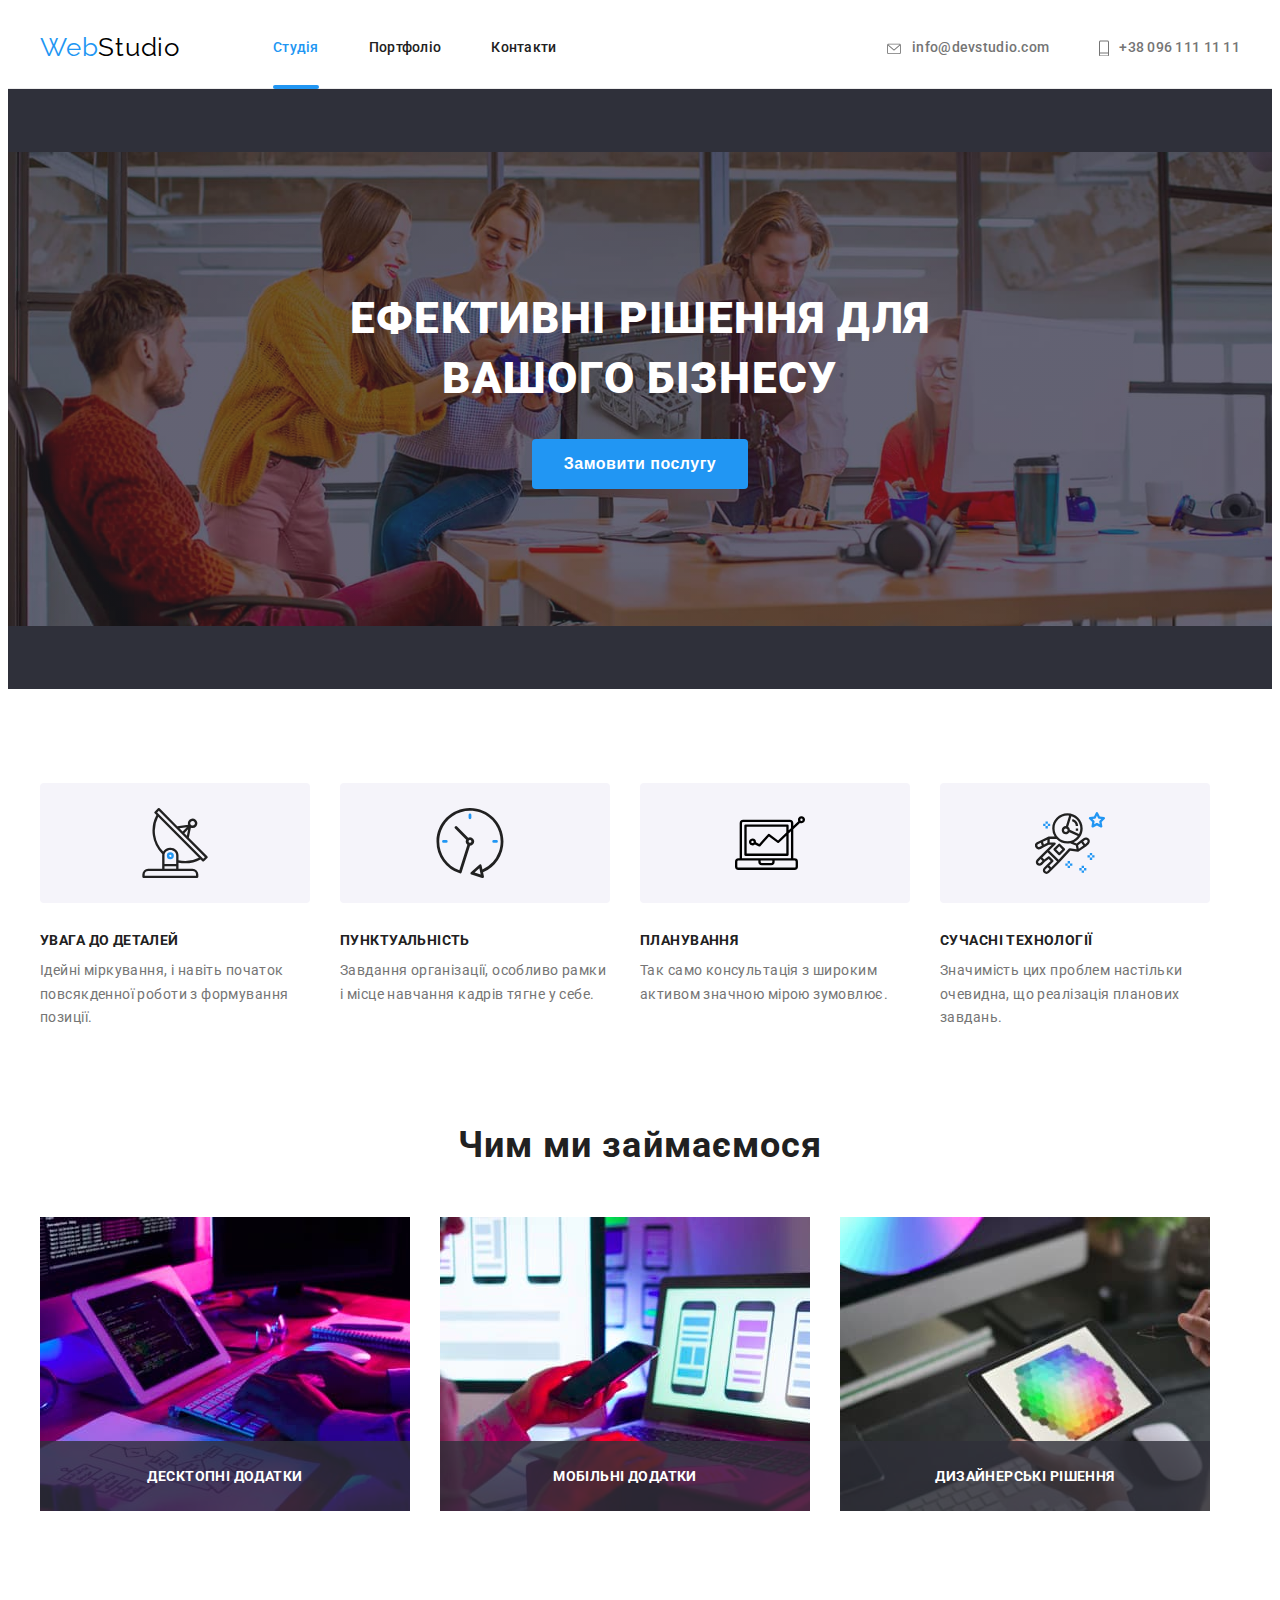
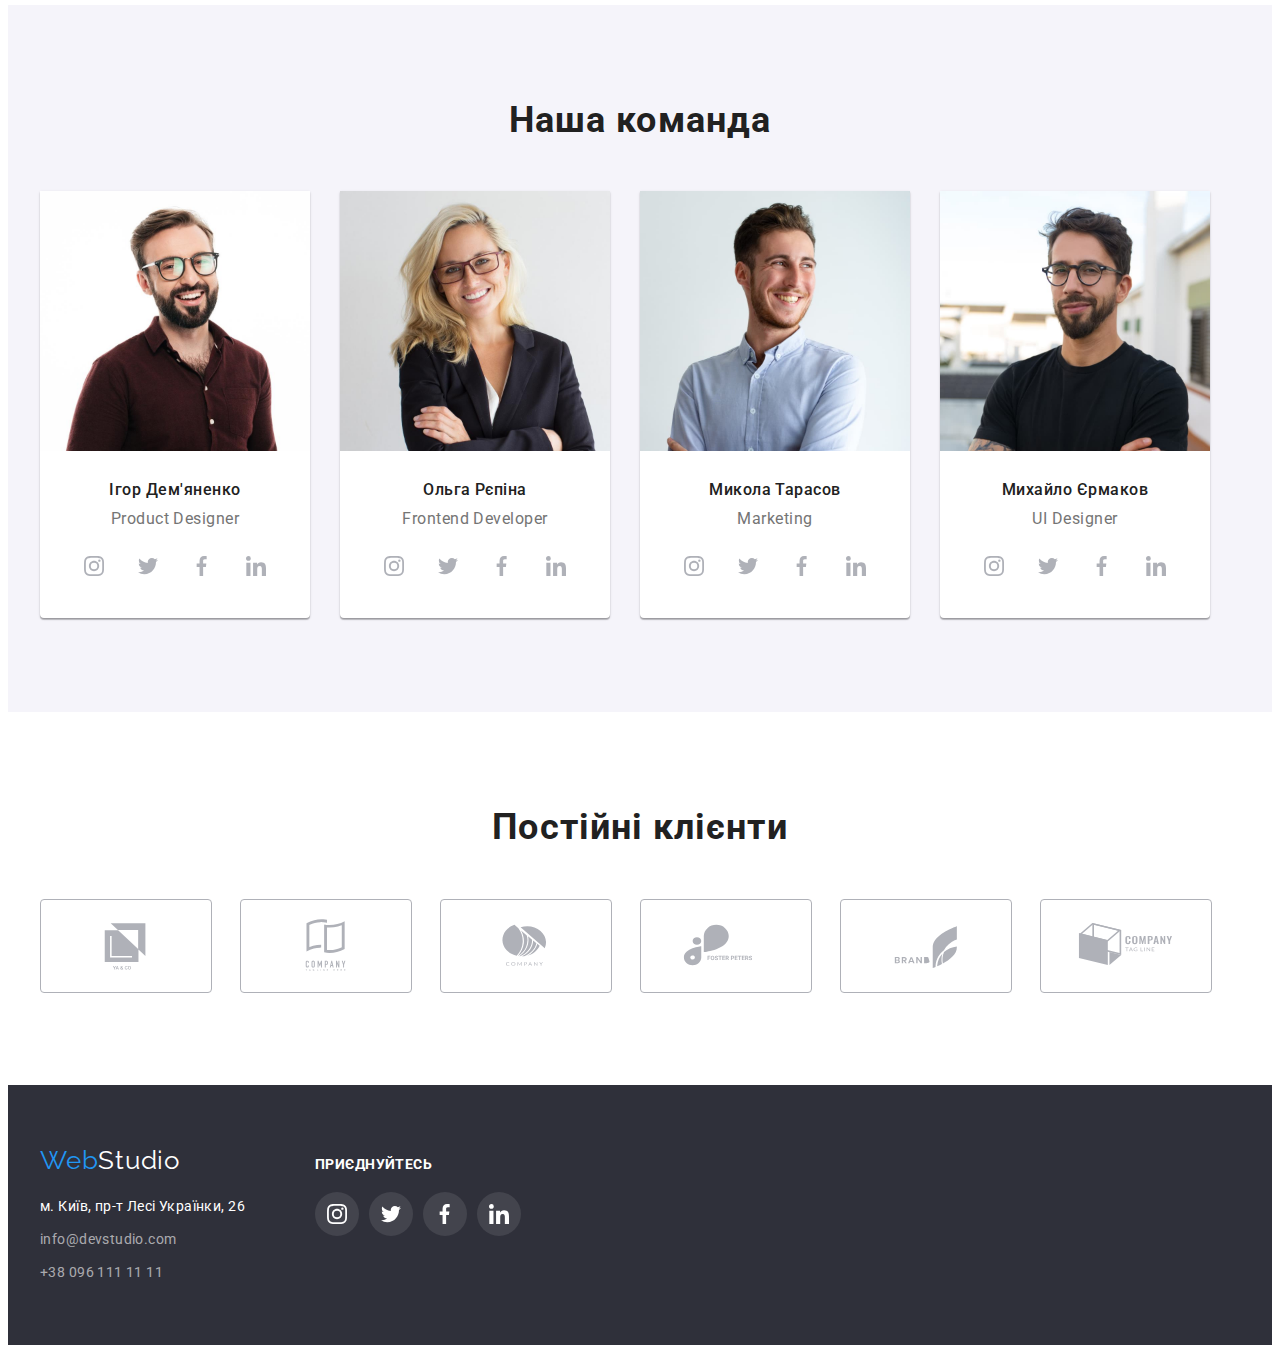
==== commit 99f3c2c3: "fixed bugs" ====
--- a/index.html
+++ b/index.html
@@ -55,7 +55,17 @@
       <section class="hero">
         <div class="container">
           <h1 class="main-title">ЕФЕКТИВНІ РІШЕННЯ ДЛЯ <br /> ВАШОГО БІЗНЕСУ</h1>
-          <button type="button" class="button">Замовити послугу</button>
+          <button type="button" class="button" data-modal-open>Замовити послугу</button>
+          <div class="backdrop is-hidden" data-modal>
+              <div class="modal">
+                  <button data-modal-close class="modal-batton">
+                    <svg class="modal-icon" width="11" height="11" aria-label="close">
+                      <use class="modal-ic" href="./img/SVG/symbol-defs.svg#icon-xvecto"></use>
+                    </svg>
+                  </button>
+              </div>
+          </div>
+          <script src="./js/modal.js"></script>
         </div>
       </section>
       <!-- Features -->
@@ -124,11 +134,7 @@
                   height="294"
                   class="img"
                 />
-                <div class="gallery-actions">
-                  <div class="box-text">
-                    <p class="gallery-text">Десктопні додатки</p>
-                  </div>
-                </div>
+                <p class="gallery-text">Десктопні додатки</p>
               </div>
             </li>
             <li class="gallery-item">
@@ -435,12 +441,5 @@
       </div>
       </div>
     </footer>
-    <button data-modal-open>відкрити модалку</button>
-        <div class="backdrop is-hidden" data-modal>
-            <div class="modal">
-                <button data-modal-close>Закрити</button>
-            </div>
-        </div>
-    <script src="./js/modal.js"></script>
   </body>
 </html>
--- a/css/styles.css
+++ b/css/styles.css
@@ -118,7 +118,7 @@
 .current::after {
   position: absolute;
   display: flex;
-  bottom: 0;
+  bottom: -1px;
 
   content: '';
   width: 100%;
@@ -302,7 +302,7 @@
 }
 
 
-.gallery-actions {
+/* .gallery-actions {
   position: absolute;
   display: flex;
   bottom: 0;
@@ -310,11 +310,21 @@
   background-color: rgba(47, 48, 58, 0.8);
   width: 370px;
   height: 70px;
-}
-.box-text {
+} */
+/* .box-text {
   margin: auto;
-}
+} */
 .gallery-text {
+  position: absolute;
+  display: flex;
+  justify-content: center;
+  align-items: center;
+  bottom: 0;
+
+  background-color: rgba(47, 48, 58, 0.8);
+  width: 370px;
+  height: 70px;
+  
   color: var(--primary-white-color);
 
   font-family: 'Roboto', sans-serif;
@@ -386,7 +396,7 @@
   height: 44px;
 
   
-  transition: border-color 250ms cubic-bezier(0.4, 0, 0.2, 1),
+  transition: background-color 250ms cubic-bezier(0.4, 0, 0.2, 1),
   fill 250ms cubic-bezier(0.4, 0, 0.2, 1);
 }
 .team-social:hover,
@@ -507,7 +517,7 @@
   display: flex;
   gap: 10px;
 }
-.footer-link-item {
+.footer-ic {
   fill: var(--primary-white-color);
 }
 
@@ -556,6 +566,9 @@
   min-width: 73px;
   height: 38px;
   padding: 6px 22px;
+  transition: color 250ms cubic-bezier(0.4, 0, 0.2, 1),
+  background-color 250ms cubic-bezier(0.4, 0, 0.2, 1),
+  box-shadow 250ms cubic-bezier(0.4, 0, 0.2, 1);
 }
 .filter-button:hover,
 .filter-button:focus {
@@ -564,7 +577,7 @@
   box-shadow: 0px 3px 1px rgba(0, 0, 0, 0.1), 
     0px 1px 2px rgba(0, 0, 0, 0.08),
     0px 2px 2px rgba(0, 0, 0, 0.12);
-  transition: 250ms;
+  
 }
 /* Works */
 .works {
@@ -584,7 +597,10 @@
     1px 4px 6px rgba(0, 0, 0, 0.16);
    
 }
-.works-link:hover .works-overlay {
+.works-link:hover .works-description {
+  transform: translateY(0);
+}
+.works-link:focus  .works-description {
   transform: translateY(0);
 }
 .works-title {
@@ -600,10 +616,7 @@
 }
 .works-img {
   display: block;
-  
-}
-.works-img:focus,
-.works-img:hover,
+}
 .works-title:hover,
 .works-title:focus,
 .works-text:hover,
@@ -614,10 +627,14 @@
   position: relative;
   overflow: hidden;
 }
-.works-overlay {
+.works-description {
   position: absolute;
+  display: flex;
+  justify-content: center;
+  align-items: center;
   
   top: 0;
+  left: 0;
   width: 100%;
   height: 100%;
   background-color: rgba(33, 150, 243, 0.9);
@@ -625,22 +642,14 @@
   transform: translateY(100%);
   pointer-events: none;
   transition: transform 250ms cubic-bezier(0.4, 0, 0.2, 1);
-}
-.works-box {
-  border: 0;
-  background-color: transparent;
-  padding: 0;
-  margin: 63px 24px;
-}
-.works-actions .works-description {
+
   color: var(--primary-white-color);
-  width: 322px;
-  display: inline-block;
-  
+  
+  padding: 63px 24px;
   font-size: 18px;
   line-height: calc(28 / 18);
   letter-spacing: 0.03em;
-  text-align: left;
+
 }
 .works-text {
   color: var(--secondary-text-color);
@@ -666,8 +675,7 @@
   width: 100%;
   height: 100%;
   background-color: rgba(0, 0, 0, 0.25);
-  transition-property: transform, background-color, opacity;
-  transition-duration: 250ms;
+
   transition: transform 250ms cubic-bezier(0.4, 0, 0.2, 1),
   background-color 250ms cubic-bezier(0.4, 0, 0.2, 1),
   opacity 250ms cubic-bezier(0.4, 0, 0.2, 1);
@@ -677,16 +685,30 @@
   pointer-events: none;
   transform: scaleX(0);
 }
+.backdrop.is-hidden .modal {
+  transform: scaleY(0.5) translate(-50%, -50%);
+}
 .modal {
   position: absolute;
   top: 50%;
   left: 50%;
-  transform: translate(-50%, -50%);
+  transform: translate(-50%, -50%) scaleY(1);
+  transition: transform 250ms cubic-bezier(0.4, 0, 0.2, 1);
 
   width: 528px;
   height: 581px;
   
   background-color: #fff;
-  
-  
-}
+  display: flex;
+  justify-content: flex-end;
+}
+.modal-batton {
+  margin-top: 8px;
+  margin-right: 8px;
+  background-color: var(--white-background);
+  width: 30px;
+  height: 30px;
+  border: 1px solid rgba(0, 0, 0, 0.1);
+  border-radius: 50%;
+  fill: #000000;
+}
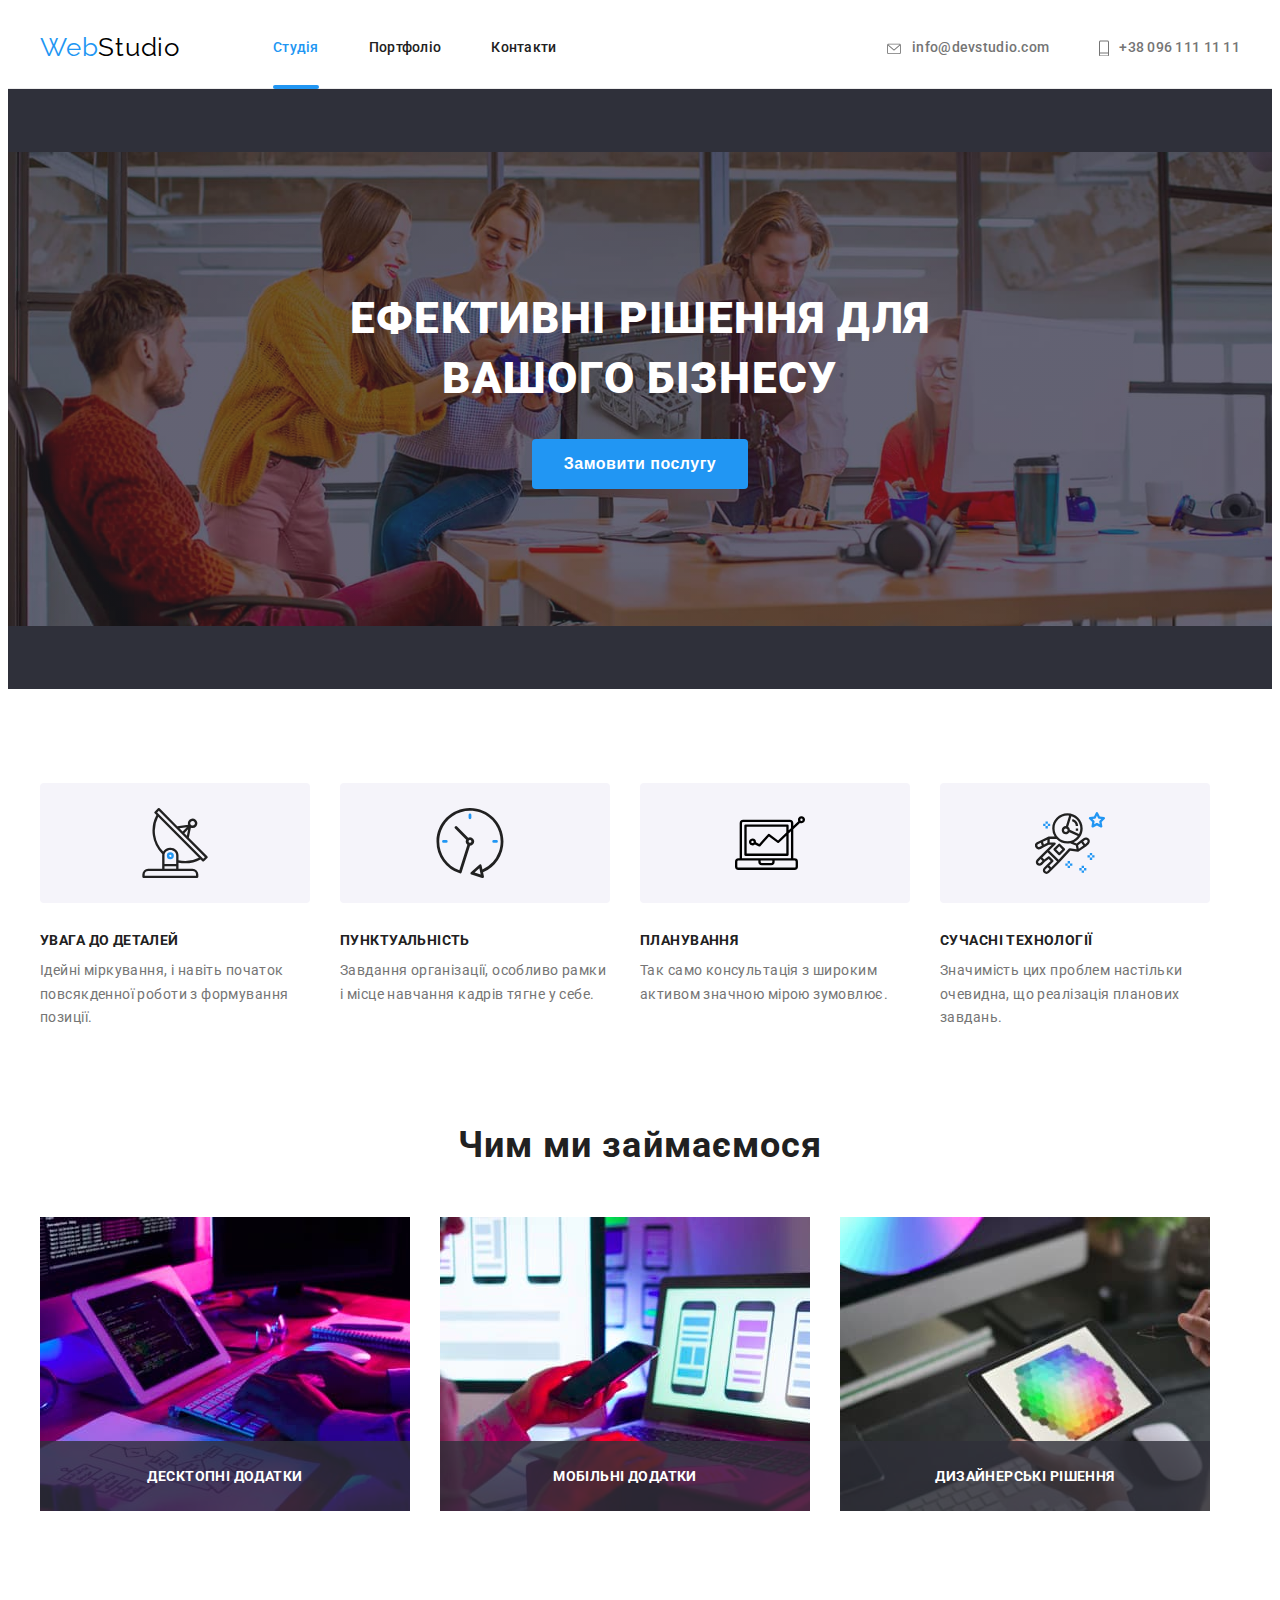
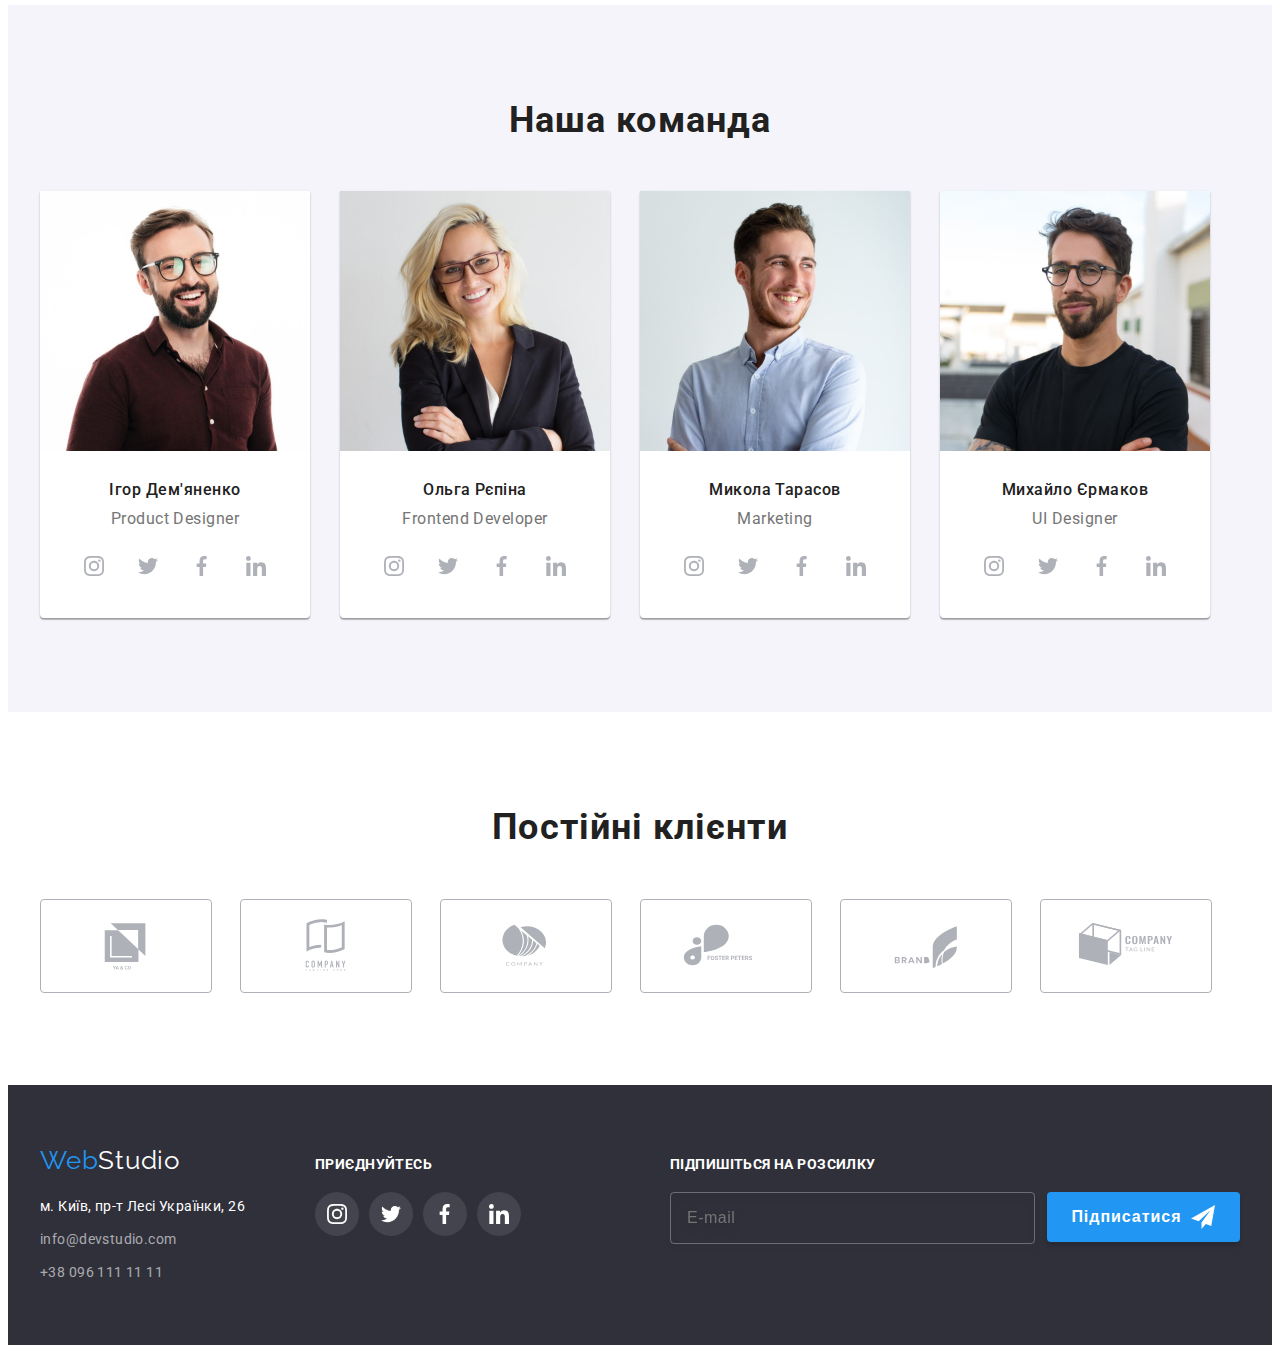
==== commit 5d7adc87: "hw06" ====
--- a/index.html
+++ b/index.html
@@ -34,7 +34,7 @@
             <a href="mailto:info@devstudio.com" 
             class="contact-link">
             <svg class="icon" width="16" height="12">
-              <use class="contact-icon" href="./img/SVG/symbol-defs.svg#envelope" ></use>
+              <use class="contact-icon" href="./img/SVG/icons.svg#envelope" ></use>
             </svg>
             info@devstudio.com
             </a>
@@ -42,7 +42,7 @@
           <li class="contact-item">
             <a href="tel:+380961111111" class="contact-link">
               <svg class="icon" width="10px" height="16px">
-                <use class="contact-icon" href="./img/SVG/symbol-defs.svg#phone" ></use>
+                <use class="contact-icon" href="./img/SVG/icons.svg#phone" ></use>
               </svg>
               +38 096 111 11 11
             </a>
@@ -57,15 +57,58 @@
           <h1 class="main-title">ЕФЕКТИВНІ РІШЕННЯ ДЛЯ <br /> ВАШОГО БІЗНЕСУ</h1>
           <button type="button" class="button" data-modal-open>Замовити послугу</button>
           <div class="backdrop is-hidden" data-modal>
-              <div class="modal">
-                  <button data-modal-close class="modal-batton">
-                    <svg class="modal-icon" width="11" height="11" aria-label="close">
-                      <use class="modal-ic" href="./img/SVG/symbol-defs.svg#icon-xvecto"></use>
-                    </svg>
-                  </button>
-              </div>
+            <div class="modal">
+              <button data-modal-close class="modal-batton">
+                <svg class="modal-icon" width="11" height="11" aria-label="close">
+                  <use class="modal-ic" href="./img/SVG/icons.svg#icon-xvecto"></use>
+                </svg>
+              </button>
+
+              <div class="form">
+                <form class="form js-speaker-form">
+                  <h2 class="form-title">Залиште свої дані, ми вам передзвонимо</h2>
+                    <div class="form-field">
+                      
+                      <input class="form-input" type="text" name="name" id="name" autofocus placeholder="">
+                      <label class="form-label" for="name">Ім'я</label>
+                      <svg class="form-icon" width="12" height="12">
+                        <use href="./img/SVG/icons.svg#name"></use>
+                      </svg>
+                    </div>
+                    <div class="form-field">
+                      
+                      <input class="form-input" type="tel" name="tel" id="tel" placeholder="">
+                      <label class="form-label" for="tel">Телефон</label>
+                      <svg class="form-icon" width="13" height="13">
+                        <use href="./img/SVG/icons.svg#tel"></use>
+                      </svg>
+                    </div>
+                    <div class="form-field">
+                      
+                      <input class="form-input" type="email" name="mail" id="mail" placeholder="" >
+                      <label class="form-label" for="mail">Пошта</label>
+                      <svg class="form-icon" width="15" height="12">
+                        <use href="./img/SVG/icons.svg#mail"></use>
+                      </svg>
+                    </div>
+                    <div class="form-field comment">
+                      
+                      <textarea name="comment" id="comment" rows="5" placeholder="Введіть текст"></textarea>
+                      <label class="form-label" for="comment">Кометар</label>
+                    </div>
+                    <div class="form-field checkbox">
+                      <input class="check-input" type="checkbox" name="agree" id="agree">
+                      <label class="check-label" for="agree">Погоджуююся з розсилкою та приймаю <a href="">Умови договору</a></label>
+                    </div>
+                    <div class="form-submit">
+                      <button type="submit" class="form-button">Відправити</button>
+                    </div>
+                </form>
+              </div>
+            </div>
           </div>
           <script src="./js/modal.js"></script>
+          <script src="./js/js-speaker-form.js"></script>
         </div>
       </section>
       <!-- Features -->
@@ -76,7 +119,7 @@
             <li class="features-item icon-antena">
               <div class="icon-container">
                 <svg class="f-icon" width="70" height="70" aria-label="Супутникова антена">
-                  <use class="features-icon" href="./img/SVG/symbol-defs.svg#antena" ></use>
+                  <use class="features-icon" href="./img/SVG/icons.svg#antena" ></use>
                 </svg>
               </div>
               <h3 class="features-title">УВАГА ДО ДЕТАЛЕЙ</h3>
@@ -87,7 +130,7 @@
             <li class="features-item icon-clock">
               <div class="icon-container">
                 <svg class="icon" width="70" height="70" aria-label="Годинник">
-                  <use class="contact-icon" href="./img/SVG/symbol-defs.svg#clock" ></use>
+                  <use class="contact-icon" href="./img/SVG/icons.svg#clock" ></use>
                 </svg>
               </div>
               <h3 class="features-title">ПУНКТУАЛЬНІСТЬ</h3>
@@ -99,7 +142,7 @@
               <div class="icon-container">
                 
                 <svg class="icon" width="70" height="70" aria-label="Вектор">
-                  <use class="contact-icon" href="./img/SVG/symbol-defs.svg#vector"></use>
+                  <use class="contact-icon" href="./img/SVG/icons.svg#vector"></use>
                 </svg>
               
               </div>
@@ -109,7 +152,7 @@
             <li class="features-item icon-austronaut">
               <div class="icon-container">
                 <svg class="icon" width="70" height="70" aria-label="Астронавт">
-                  <use class="contact-icon" href="./img/SVG/symbol-defs.svg#astronaut" ></use>
+                  <use class="contact-icon" href="./img/SVG/icons.svg#astronaut" ></use>
                 </svg>
               </div>
               <h3 class="features-title">СУЧАСНІ ТЕХНОЛОГІЇ</h3>
@@ -186,28 +229,28 @@
                   <li class="team-link-item">
                     <a href="" class="team-social">
                       <svg class="team-icon" width="20" height="20" aria-label="Лого Інстаграм">
-                        <use class="team-ic" href="./img/SVG/symbol-defs.svg#instagram" ></use>
+                        <use class="team-ic" href="./img/SVG/icons.svg#instagram" ></use>
                       </svg>
                     </a>
                   </li>
                   <li class="team-link-item">
                     <a href="" class="team-social">
                       <svg class="team-icon" width="20" height="20" aria-label="Лого Твітер">
-                        <use class="team-ic" href="./img/SVG/symbol-defs.svg#twitter" ></use>
+                        <use class="team-ic" href="./img/SVG/icons.svg#twitter" ></use>
                       </svg>
                     </a>
                   </li>
                   <li class="team-link-item">
                     <a href="" class="team-social">
                       <svg class="team-icon" width="20" height="20" aria-label="Лого ФейсБук">
-                        <use class="team-ic" href="./img/SVG/symbol-defs.svg#fb" ></use>
+                        <use class="team-ic" href="./img/SVG/icons.svg#fb" ></use>
                       </svg>
                     </a>
                   </li>
                   <li class="team-link-item">
                     <a href="" class="team-social">
                       <svg class="team-icon" width="20" height="20" aria-label="Лого Лінк">
-                        <use class="team-ic" href="./img/SVG/symbol-defs.svg#linkedin" ></use>
+                        <use class="team-ic" href="./img/SVG/icons.svg#linkedin" ></use>
                       </svg>
                     </a>
                   </li>
@@ -223,28 +266,28 @@
                   <li class="team-link-item">
                     <a href="" class="team-social">
                       <svg class="team-icon" width="20" height="20" aria-label="Лого Інстаграм">
-                        <use class="team-ic" href="./img/SVG/symbol-defs.svg#instagram" ></use>
+                        <use class="team-ic" href="./img/SVG/icons.svg#instagram" ></use>
                       </svg>
                     </a>
                   </li>
                   <li class="team-link-item">
                     <a href="" class="team-social">
                       <svg class="team-icon" width="20" height="20" aria-label="Лого Твітер">
-                        <use class="team-ic" href="./img/SVG/symbol-defs.svg#twitter" ></use>
+                        <use class="team-ic" href="./img/SVG/icons.svg#twitter" ></use>
                       </svg>
                     </a>
                   </li>
                   <li class="team-link-item">
                     <a href="" class="team-social">
                       <svg class="team-icon" width="20" height="20" aria-label="Лого ФейсБук">
-                        <use class="team-ic" href="./img/SVG/symbol-defs.svg#fb" ></use>
+                        <use class="team-ic" href="./img/SVG/icons.svg#fb" ></use>
                       </svg>
                     </a>
                   </li>
                   <li class="team-link-item">
                     <a href="" class="team-social">
                       <svg class="team-icon" width="20" height="20" aria-label="Лого Лінк">
-                        <use class="team-ic" href="./img/SVG/symbol-defs.svg#linkedin" ></use>
+                        <use class="team-ic" href="./img/SVG/icons.svg#linkedin" ></use>
                       </svg>
                     </a>
                   </li>
@@ -260,28 +303,28 @@
                   <li class="team-link-item">
                     <a href="" class="team-social">
                       <svg class="team-icon" width="20" height="20" aria-label="Лого Інстаграм">
-                        <use class="team-ic" href="./img/SVG/symbol-defs.svg#instagram" ></use>
+                        <use class="team-ic" href="./img/SVG/icons.svg#instagram" ></use>
                       </svg>
                     </a>
                   </li>
                   <li class="team-link-item">
                     <a href="" class="team-social">
                       <svg class="team-icon" width="20" height="20" aria-label="Лого Твітер">
-                        <use class="team-ic" href="./img/SVG/symbol-defs.svg#twitter" ></use>
+                        <use class="team-ic" href="./img/SVG/icons.svg#twitter" ></use>
                       </svg>
                     </a>
                   </li>
                   <li class="team-link-item">
                     <a href="" class="team-social">
                       <svg class="team-icon" width="20" height="20" aria-label="Лого ФейсБук">
-                        <use class="team-ic" href="./img/SVG/symbol-defs.svg#fb" ></use>
+                        <use class="team-ic" href="./img/SVG/icons.svg#fb" ></use>
                       </svg>
                     </a>
                   </li>
                   <li class="team-link-item">
                     <a href="" class="team-social">
                       <svg class="team-icon" width="20" height="20" aria-label="Лого Лінк">
-                        <use class="team-ic" href="./img/SVG/symbol-defs.svg#linkedin" ></use>
+                        <use class="team-ic" href="./img/SVG/icons.svg#linkedin" ></use>
                       </svg>
                     </a>
                   </li>
@@ -297,28 +340,28 @@
                   <li class="team-link-item">
                     <a href="" class="team-social">
                       <svg class="team-icon" width="20" height="20" aria-label="Лого Інстаграм">
-                        <use class="team-ic" href="./img/SVG/symbol-defs.svg#instagram" ></use>
+                        <use class="team-ic" href="./img/SVG/icons.svg#instagram" ></use>
                       </svg>
                     </a>
                   </li>
                   <li class="team-link-item">
                     <a href="" class="team-social">
                       <svg class="team-icon" width="20" height="20" aria-label="Лого Твітер">
-                        <use class="team-ic" href="./img/SVG/symbol-defs.svg#twitter" ></use>
+                        <use class="team-ic" href="./img/SVG/icons.svg#twitter" ></use>
                       </svg>
                     </a>
                   </li>
                   <li class="team-link-item">
                     <a href="" class="team-social">
                       <svg class="team-icon" width="20" height="20" aria-label="Лого ФейсБук">
-                        <use class="team-ic" href="./img/SVG/symbol-defs.svg#fb" ></use>
+                        <use class="team-ic" href="./img/SVG/icons.svg#fb" ></use>
                       </svg>
                     </a>
                   </li>
                   <li class="team-link-item">
                     <a href="" class="team-social">
                       <svg class="team-icon" width="20" height="20" aria-label="Лого Лінк">
-                        <use class="team-ic" href="./img/SVG/symbol-defs.svg#linkedin" ></use>
+                        <use class="team-ic" href="./img/SVG/icons.svg#linkedin" ></use>
                       </svg>
                     </a>
                   </li>
@@ -336,42 +379,42 @@
           <li class="client-item">
             <a href="" class="client-link">
               <svg class="client-icon" width="106" height="60" aria-label="Лого ya&go">
-                <use class="client-ic" href="./img/SVG/symbol-defs.svg#yago" ></use>
+                <use class="client-ic" href="./img/SVG/icons.svg#yago" ></use>
               </svg>
             </a>
           </li>
           <li class="client-item">
             <a href="" class="client-link">
               <svg class="client-icon" width="106" height="60" aria-label="Лого tagline-here">
-                <use class="client-ic" href="./img/SVG/symbol-defs.svg#tagline-here" ></use>
+                <use class="client-ic" href="./img/SVG/icons.svg#tagline-here" ></use>
               </svg>
             </a>
           </li>
           <li class="client-item">
             <a href="" class="client-link">
               <svg class="client-icon" width="106" height="60" aria-label="Лого company">
-                <use class="client-ic" href="./img/SVG/symbol-defs.svg#company" ></use>
+                <use class="client-ic" href="./img/SVG/icons.svg#company" ></use>
               </svg>
             </a>
           </li>
           <li class="client-item">
             <a href="" class="client-link">
               <svg class="client-icon" width="106" height="60" aria-label="Лого tagline-here">
-                <use class="client-ic" href="./img/SVG/symbol-defs.svg#foster" ></use>
+                <use class="client-ic" href="./img/SVG/icons.svg#foster" ></use>
               </svg>
             </a>
           </li>
           <li class="client-item">
             <a href="" class="client-link">
               <svg class="client-icon" width="106" height="60" aria-label="Лого company">
-                <use class="client-ic" href="./img/SVG/symbol-defs.svg#brend" ></use>
+                <use class="client-ic" href="./img/SVG/icons.svg#brend" ></use>
               </svg>
             </a>
           </li>
           <li class="client-item">
             <a href="" class="client-link">
               <svg class="client-icon" width="106" height="60" aria-label="Лого tag-line">
-                <use class="client-ic" href="./img/SVG/symbol-defs.svg#tag-line" ></use>
+                <use class="client-ic" href="./img/SVG/icons.svg#tag-line" ></use>
               </svg>
             </a>
           </li>
@@ -384,61 +427,75 @@
     <footer class="footer">
       <div class="container foot-container">
         <div class="footer-contact-container">
-        <a class="address-logo" href="./index.html">Web<span class="address-logo-studio">Studio</span></a>
-        <address class="address">
-          <ul class="footer-list list">
-            <li class="footer-item">
-              <a
-                class="footer-contact"
-                target="_blank"
-                rel="noopener norefferer"
-                href="https://www.google.com/maps/place/%D0%B1%D1%83%D0%BB.+%D0%9B%D0%B5%D1%81%D0%B8+%D0%A3%D0%BA%D1%80%D0%B0%D0%B8%D0%BD%D0%BA%D0%B8,+26,+%D0%9A%D0%B8%D0%B5%D0%B2,+02000/data=!4m2!3m1!1s0x40d4cf0e033ecbe9:0x57a4dffefec77da0?sa=X&ved=2ahUKEwij4-Hri735AhVkw4sKHWRKDZoQ8gF6BAgVEAE"
-              >
-                м. Київ, пр-т Лесі Українки, 26
+          <a class="address-logo" href="./index.html">Web<span class="address-logo-studio">Studio</span></a>
+          <address class="address">
+            <ul class="footer-list list">
+              <li class="footer-item">
+                <a
+                  class="footer-contact"
+                  target="_blank"
+                  rel="noopener norefferer"
+                  href="https://www.google.com/maps/place/%D0%B1%D1%83%D0%BB.+%D0%9B%D0%B5%D1%81%D0%B8+%D0%A3%D0%BA%D1%80%D0%B0%D0%B8%D0%BD%D0%BA%D0%B8,+26,+%D0%9A%D0%B8%D0%B5%D0%B2,+02000/data=!4m2!3m1!1s0x40d4cf0e033ecbe9:0x57a4dffefec77da0?sa=X&ved=2ahUKEwij4-Hri735AhVkw4sKHWRKDZoQ8gF6BAgVEAE"
+                >
+                  м. Київ, пр-т Лесі Українки, 26
+                </a>
+              </li>
+              <li class="footer-item">
+                <a class="footer-contact call" href="mailto:info@devstudio.com">info@devstudio.com</a>
+              </li>
+              <li class="footer-item">
+                <a class="footer-contact call" href="tel:+380961111111">+38 096 111 11 11</a>
+              </li>
+            </ul>
+          </address>
+        </div>
+        <div class="social-container">
+          <h2 class="footer-title">приєднуйтесь</h2>
+          <ul class="footer-social-list list">
+            <li class="footer-link-item">
+              <a href="" class="footer-social">
+                <svg class="footer-icon" width="20" height="20" aria-label="Лого Інстаграм">
+                  <use class="footer-ic" href="./img/SVG/icons.svg#instagram" ></use>
+                </svg>
               </a>
             </li>
-            <li class="footer-item">
-              <a class="footer-contact call" href="mailto:info@devstudio.com">info@devstudio.com</a>
-            </li>
-            <li class="footer-item">
-              <a class="footer-contact call" href="tel:+380961111111">+38 096 111 11 11</a>
+            <li class="footer-link-item">
+              <a href="" class="footer-social">
+                <svg class="footer-icon" width="20" height="20" aria-label="Лого Твітер">
+                  <use class="footer-ic" href="./img/SVG/icons.svg#twitter" ></use>
+                </svg>
+              </a>
+            </li>
+            <li class="footer-link-item">
+              <a href="" class="footer-social">
+                <svg class="footer-icon" width="20" height="20" aria-label="Лого ФейсБук">
+                  <use class="footer-ic" href="./img/SVG/icons.svg#fb" ></use>
+                </svg>
+              </a>
+            </li>
+            <li class="footer-link-item">
+              <a href="" class="footer-social">
+                <svg class="footer-icon" width="20" height="20" aria-label="Лого Лінк">
+                  <use class="footer-ic" href="./img/SVG/icons.svg#linkedin" ></use>
+                </svg>
+              </a>
             </li>
           </ul>
-        </address>
-      </div>
-      <div class="social-container">
-        <h2 class="footer-title">приєднуйтесь</h2>
-        <ul class="footer-social-list list">
-          <li class="footer-link-item">
-            <a href="" class="footer-social">
-              <svg class="footer-icon" width="20" height="20" aria-label="Лого Інстаграм">
-                <use class="footer-ic" href="./img/SVG/symbol-defs.svg#instagram" ></use>
-              </svg>
-            </a>
-          </li>
-          <li class="footer-link-item">
-            <a href="" class="footer-social">
-              <svg class="footer-icon" width="20" height="20" aria-label="Лого Твітер">
-                <use class="footer-ic" href="./img/SVG/symbol-defs.svg#twitter" ></use>
-              </svg>
-            </a>
-          </li>
-          <li class="footer-link-item">
-            <a href="" class="footer-social">
-              <svg class="footer-icon" width="20" height="20" aria-label="Лого ФейсБук">
-                <use class="footer-ic" href="./img/SVG/symbol-defs.svg#fb" ></use>
-              </svg>
-            </a>
-          </li>
-          <li class="footer-link-item">
-            <a href="" class="footer-social">
-              <svg class="footer-icon" width="20" height="20" aria-label="Лого Лінк">
-                <use class="footer-ic" href="./img/SVG/symbol-defs.svg#linkedin" ></use>
-              </svg>
-            </a>
-          </li>
-        </ul>
-      </div>
+        </div>
+        <div class="follow">
+          <form class="follow-form">
+            <h2 class="footer-title">Підпишіться на розсилку</h2>
+            <div class="footer-follow">
+              <input type="email" name="mail" id="mail" placeholder="E-mail">
+              <button type="submit" class="form-button footer-button">
+                Підписатися
+                <svg class="icon-follow" width="24" height="24" aria-label="logo send">
+                  <use href="./img/SVG/icons.svg#send"></use>
+                </svg>
+              </button>
+            </div>
+          </form>
+        </div>
       </div>
     </footer>
   </body>
--- a/css/styles.css
+++ b/css/styles.css
@@ -217,6 +217,144 @@
   height: 50px;
   border: 0;
 }
+.backdrop {
+  position: fixed;
+  top: 0;
+  left: 0;
+  transform: scaleX(1);
+  opacity: 1;
+
+  width: 100%;
+  height: 100%;
+  background-color: rgba(0, 0, 0, 0.25);
+
+  transition: transform 250ms cubic-bezier(0.4, 0, 0.2, 1),
+  background-color 250ms cubic-bezier(0.4, 0, 0.2, 1),
+  opacity 250ms cubic-bezier(0.4, 0, 0.2, 1);
+}
+.backdrop.is-hidden {
+  opacity: 0;
+  pointer-events: none;
+  transform: scaleX(0);
+}
+.backdrop.is-hidden .modal {
+  transform: scaleY(0.5) translate(-50%, -50%);
+}
+.modal {
+  position: absolute;
+  top: 50%;
+  left: 50%;
+  transform: translate(-50%, -50%) scaleY(1);
+  transition: transform 250ms cubic-bezier(0.4, 0, 0.2, 1);
+
+  width: 528px;
+  height: 581px;
+  
+  background-color: #fff;
+  display: flex;
+  flex-direction: column;
+  align-items: center;
+}
+.modal-batton {
+  align-self: end;
+  margin-top: 8px;
+  margin-right: 8px;
+
+  background-color: var(--white-background);
+  width: 30px;
+  height: 30px;
+  border: 1px solid rgba(0, 0, 0, 0.1);
+  border-radius: 50%;
+  fill: #000000;
+  margin-bottom: 2px;
+}
+.form {
+  width: 448px;
+  
+}
+.form-title {
+  color: var(--primary-text-color);
+  font-weight: 700;
+  font-size: 20px;
+  line-height: calc(23 / 20);
+  text-align: center;
+  letter-spacing: 0.03em;
+  margin-bottom: 30px;
+}
+.form-field {
+  display: flex;
+  flex-direction: column;
+  margin-bottom: 28px;
+  position: relative;
+}
+.form-field.comment {
+  margin-bottom: 20px;
+}
+
+.form-input {
+  margin: 0;
+  padding-left: 42px;
+  padding-top: 9.5px;
+  padding-bottom: 9.5px;
+  border: 1px solid rgba(33, 33, 33, 0.2);
+  border-radius: 4px;
+}
+.form-label {
+  position: absolute;
+  top: -18px;
+  font-size: 12px;
+  line-height: calc(14 / 12);
+  letter-spacing: 0.01em;
+  color: var(--secondary-text-color);
+  margin-bottom: 4px;
+  text-align: left;
+}
+
+.form-icon {
+  position: absolute;
+  top: 11px;
+  left: 12px;
+  display: inline-block;
+
+  width: 18px;
+  height: 18px;
+}
+textarea {
+  resize: none;
+}
+.form-field textarea {
+  padding: 12px 16px;
+  
+}
+.checkbox {
+  flex-direction: row;
+  align-items: center;
+  justify-content: center;
+
+  margin-bottom: 30px;
+}
+.check-input {
+  margin-right: 7px;
+}
+.check-label {
+  font-size: 14px;
+  line-height: calc(24 / 14);
+  letter-spacing: 0.03em;
+}
+.form-button {
+  width: 200px;
+  height: 50px;
+  box-shadow: 0px 4px 4px rgba(0, 0, 0, 0.15);
+  border-radius: 4px;
+  background-color: var(--brand-color);
+  border: 0;
+
+  font-weight: 700;
+  font-size: 16px;
+  line-height: calc(30 / 16);
+  letter-spacing: 0.06em;
+  color: var(--primary-white-color);
+}
 /* Feateures */
 .visually-hidden {
   position: absolute;
@@ -395,7 +533,6 @@
   width: 44px;
   height: 44px;
 
-  
   transition: background-color 250ms cubic-bezier(0.4, 0, 0.2, 1),
   fill 250ms cubic-bezier(0.4, 0, 0.2, 1);
 }
@@ -538,6 +675,40 @@
 .footer-social:focus {
   background-color: var(--brand-color);
   
+}
+.follow {
+  width: 570px;
+  height: 86px;
+  margin-left: auto;
+}
+.footer-follow {
+  display: flex;
+}
+.footer-follow input {
+  width: 358px;
+  padding-top: 15px;
+  padding-bottom: 15px;
+  padding-left: 16px;
+  margin-right: 12px;
+
+  border: 1px solid rgba(255, 255, 255, 0.3);
+  filter: drop-shadow(0px 4px 4px rgba(0, 0, 0, 0.15));
+  border-radius: 4px;
+  background-color: transparent;
+  color: rgba(255, 255, 255, 0.6);
+
+  font-weight: 400;
+  font-size: 16px;
+  line-height: calc(20 / 16);
+  letter-spacing: 0.03em;
+}
+.footer-button {
+  display: flex;
+  align-items: center;
+  justify-content: center;
+}
+.icon-follow {
+  margin-left: 10px;
 }
 /* Portfolio */
 /* Filter */
@@ -665,50 +836,5 @@
   border-left: 1px solid #eeeeee;
   padding: 20px 24px;
 }
-.backdrop {
-  position: fixed;
-  top: 0;
-  left: 0;
-  transform: scaleX(1);
-  opacity: 1;
-
-  width: 100%;
-  height: 100%;
-  background-color: rgba(0, 0, 0, 0.25);
-
-  transition: transform 250ms cubic-bezier(0.4, 0, 0.2, 1),
-  background-color 250ms cubic-bezier(0.4, 0, 0.2, 1),
-  opacity 250ms cubic-bezier(0.4, 0, 0.2, 1);
-}
-.backdrop.is-hidden {
-  opacity: 0;
-  pointer-events: none;
-  transform: scaleX(0);
-}
-.backdrop.is-hidden .modal {
-  transform: scaleY(0.5) translate(-50%, -50%);
-}
-.modal {
-  position: absolute;
-  top: 50%;
-  left: 50%;
-  transform: translate(-50%, -50%) scaleY(1);
-  transition: transform 250ms cubic-bezier(0.4, 0, 0.2, 1);
-
-  width: 528px;
-  height: 581px;
-  
-  background-color: #fff;
-  display: flex;
-  justify-content: flex-end;
-}
-.modal-batton {
-  margin-top: 8px;
-  margin-right: 8px;
-  background-color: var(--white-background);
-  width: 30px;
-  height: 30px;
-  border: 1px solid rgba(0, 0, 0, 0.1);
-  border-radius: 50%;
-  fill: #000000;
-}
+
+
